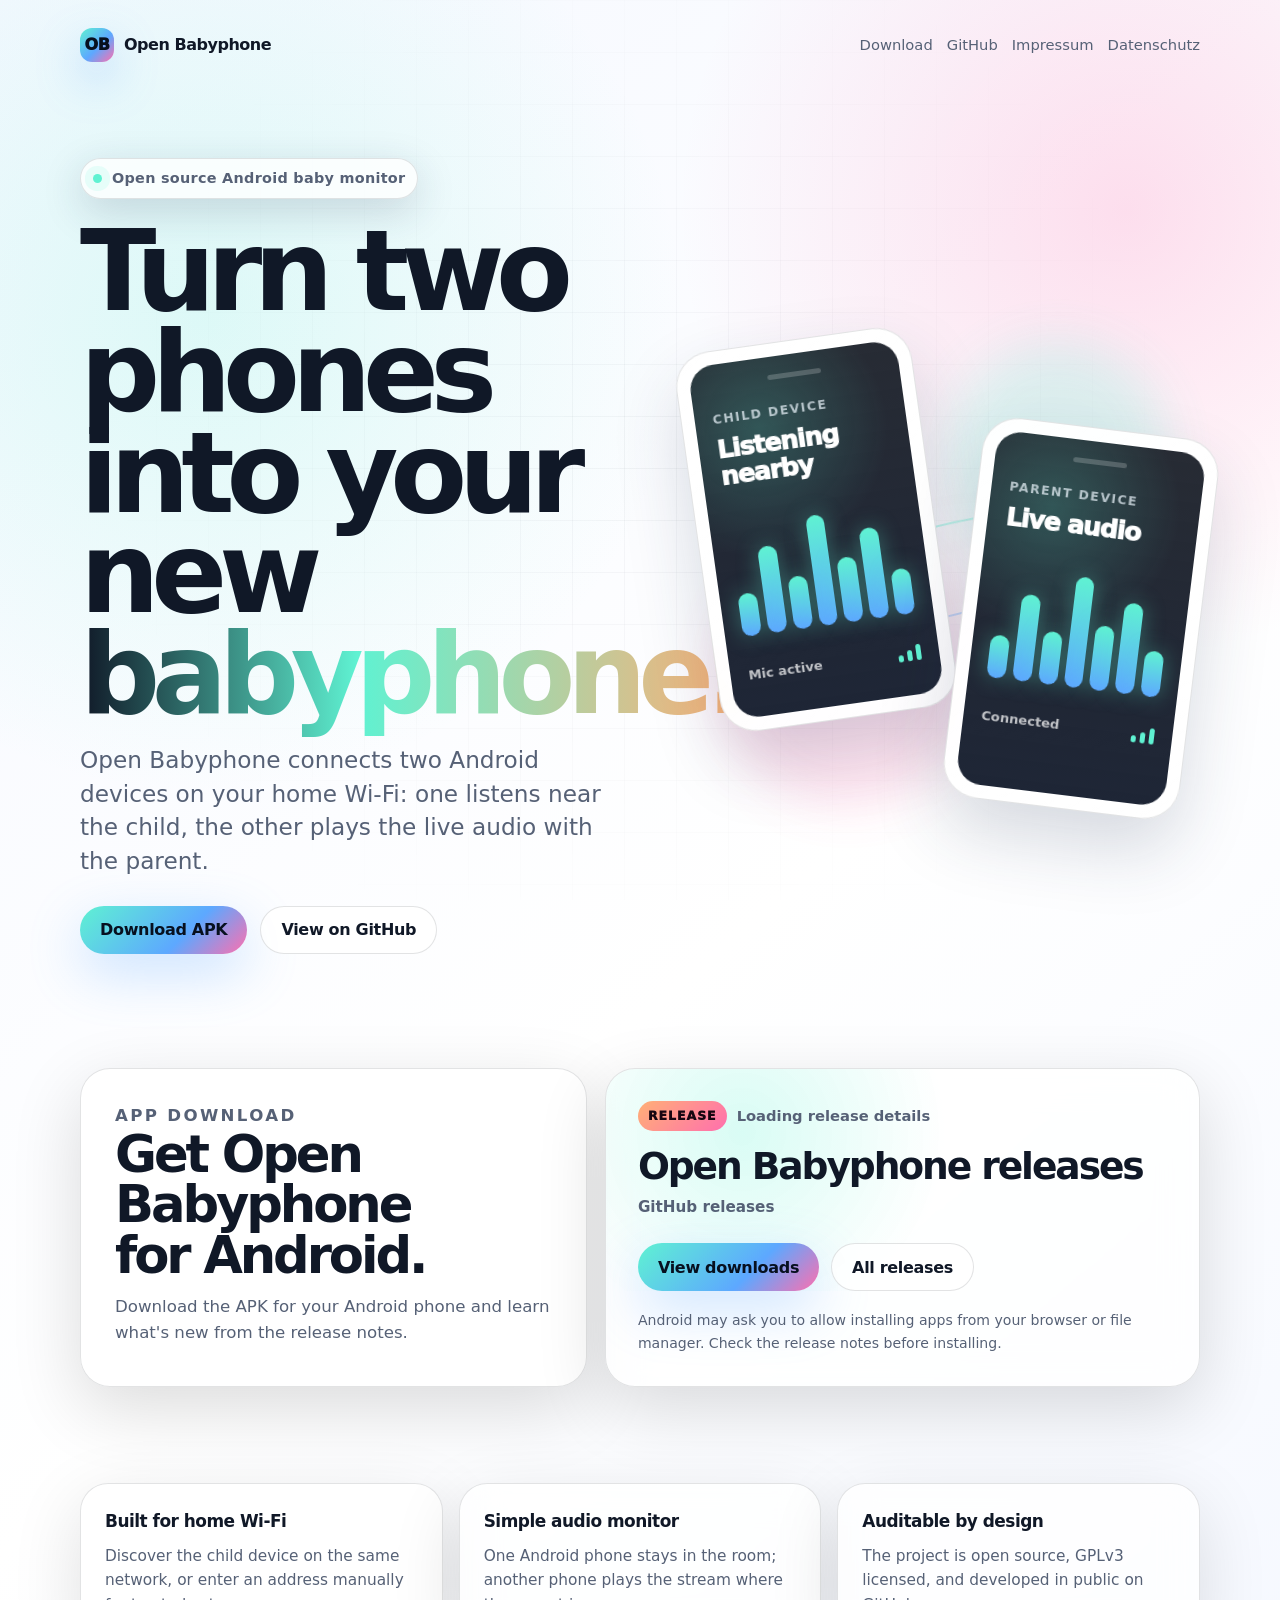
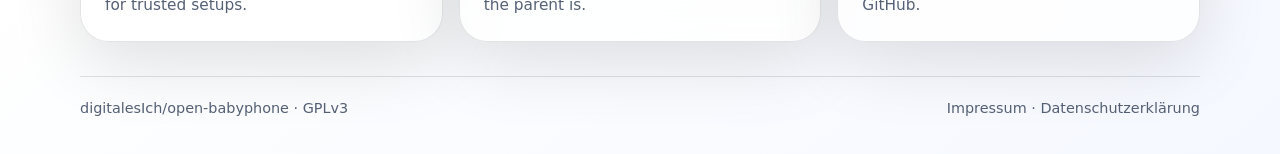
==== docs/index.html @ 45f1c421 "Simplify landing page actions" ====
<!DOCTYPE html>
<html lang="en">
<head>
  <meta charset="utf-8">
  <meta name="viewport" content="width=device-width, initial-scale=1">
  <title>Open Babyphone</title>
  <meta name="description" content="Open-source Android baby monitor for local home networks.">
  <style>
    :root {
      color-scheme: dark;
      --bg: #080b12;
      --bg-2: #101827;
      --fg: #f6f7fb;
      --muted: #a5b2c8;
      --line: rgba(255, 255, 255, 0.12);
      --panel: rgba(14, 20, 33, 0.76);
      --panel-strong: rgba(22, 32, 52, 0.9);
      --blue: #5da8ff;
      --cyan: #5ff2d2;
      --peach: #ffb076;
      --pink: #ff6fae;
      --shadow: rgba(0, 0, 0, 0.45);
    }

    @media (prefers-color-scheme: light) {
      :root {
        color-scheme: light;
        --bg: #f5f8ff;
        --bg-2: #ffffff;
        --fg: #101827;
        --muted: #566176;
        --line: rgba(16, 24, 39, 0.12);
        --panel: rgba(255, 255, 255, 0.78);
        --panel-strong: rgba(255, 255, 255, 0.94);
        --shadow: rgba(31, 50, 82, 0.18);
      }
    }

    * { box-sizing: border-box; }

    html,
    body {
      margin: 0;
      min-height: 100%;
    }

    body {
      background:
        radial-gradient(circle at 16% 18%, rgba(95, 242, 210, 0.18), transparent 30rem),
        radial-gradient(circle at 88% 12%, rgba(255, 111, 174, 0.22), transparent 28rem),
        linear-gradient(140deg, var(--bg), var(--bg-2) 55%, var(--bg));
      color: var(--fg);
      font: 16px/1.6 ui-sans-serif, system-ui, -apple-system, BlinkMacSystemFont, "Segoe UI", sans-serif;
      overflow-x: hidden;
    }

    body::before {
      content: "";
      position: fixed;
      inset: 0;
      pointer-events: none;
      background-image:
        linear-gradient(var(--line) 1px, transparent 1px),
        linear-gradient(90deg, var(--line) 1px, transparent 1px);
      background-size: 52px 52px;
      mask-image: radial-gradient(circle at center, black, transparent 72%);
      opacity: 0.34;
    }

    a { color: inherit; }

    .shell {
      width: min(1120px, calc(100% - 32px));
      margin: 0 auto;
      padding: 28px 0 34px;
      position: relative;
    }

    .nav {
      display: flex;
      align-items: center;
      justify-content: space-between;
      gap: 16px;
      margin-bottom: clamp(46px, 8vw, 96px);
    }

    .brand {
      display: inline-flex;
      align-items: center;
      gap: 10px;
      color: var(--fg);
      font-weight: 800;
      letter-spacing: -0.03em;
      text-decoration: none;
    }

    .mark {
      width: 34px;
      height: 34px;
      display: grid;
      place-items: center;
      border-radius: 12px;
      background: linear-gradient(135deg, var(--cyan), var(--blue) 55%, var(--pink));
      box-shadow: 0 18px 44px rgba(93, 168, 255, 0.34);
      color: #07101f;
      font-weight: 950;
    }

    .nav-links {
      display: flex;
      align-items: center;
      gap: 14px;
      color: var(--muted);
      font-size: 0.92rem;
    }

    .nav-links a {
      text-decoration: none;
    }

    .nav-links a:hover { color: var(--fg); }

    .hero {
      display: grid;
      grid-template-columns: minmax(0, 1.04fr) minmax(320px, 0.96fr);
      gap: clamp(28px, 6vw, 72px);
      align-items: center;
    }

    .eyebrow {
      display: inline-flex;
      align-items: center;
      gap: 10px;
      padding: 8px 12px;
      border: 1px solid var(--line);
      border-radius: 999px;
      background: var(--panel);
      box-shadow: 0 12px 40px var(--shadow);
      color: var(--muted);
      font-size: 0.9rem;
      font-weight: 700;
      letter-spacing: 0.02em;
    }

    .pulse-dot {
      width: 9px;
      height: 9px;
      border-radius: 999px;
      background: var(--cyan);
      box-shadow: 0 0 0 8px rgba(95, 242, 210, 0.12);
    }

    h1 {
      max-width: 720px;
      margin: 22px 0 18px;
      font-size: clamp(3.2rem, 9vw, 7rem);
      line-height: 0.9;
      letter-spacing: -0.075em;
      text-wrap: balance;
    }

    .gradient-text {
      background: linear-gradient(90deg, var(--fg), var(--cyan) 42%, var(--peach));
      -webkit-background-clip: text;
      background-clip: text;
      color: transparent;
    }

    .lead {
      max-width: 630px;
      color: var(--muted);
      font-size: clamp(1.12rem, 2.2vw, 1.45rem);
      line-height: 1.45;
      margin: 0 0 28px;
      text-wrap: pretty;
    }

    .actions {
      display: flex;
      flex-wrap: wrap;
      gap: 13px;
      align-items: center;
      margin-bottom: 28px;
    }

    .btn {
      display: inline-flex;
      align-items: center;
      justify-content: center;
      min-height: 48px;
      border-radius: 999px;
      padding: 0 20px;
      font-weight: 850;
      text-decoration: none;
      letter-spacing: -0.02em;
      transition: transform 0.18s ease, box-shadow 0.18s ease, border-color 0.18s ease;
    }

    .btn.primary {
      background: linear-gradient(135deg, var(--cyan), var(--blue) 62%, var(--pink));
      color: #07101f;
      box-shadow: 0 18px 54px rgba(93, 168, 255, 0.32);
    }

    .btn.secondary {
      border: 1px solid var(--line);
      background: var(--panel);
      color: var(--fg);
    }

    .btn:hover {
      transform: translateY(-2px);
      box-shadow: 0 18px 48px var(--shadow);
    }

    .visual {
      position: relative;
      min-height: 520px;
    }

    .visual::before,
    .visual::after {
      content: "";
      position: absolute;
      border-radius: 999px;
      filter: blur(24px);
      opacity: 0.75;
      z-index: -1;
    }

    .visual::before {
      width: 220px;
      height: 220px;
      right: 32px;
      top: 32px;
      background: rgba(95, 242, 210, 0.28);
    }

    .visual::after {
      width: 260px;
      height: 260px;
      left: 20px;
      bottom: 24px;
      background: rgba(255, 111, 174, 0.25);
    }

    .phone {
      position: absolute;
      width: min(238px, 48vw);
      border: 1px solid var(--line);
      border-radius: 36px;
      padding: 13px;
      background:
        linear-gradient(145deg, rgba(255, 255, 255, 0.16), rgba(255, 255, 255, 0.03)),
        var(--panel-strong);
      box-shadow: 0 32px 70px var(--shadow);
      backdrop-filter: blur(18px);
    }

    .phone.child {
      left: 0;
      top: 28px;
      transform: rotate(-8deg);
    }

    .phone.parent {
      right: 0;
      bottom: 20px;
      transform: rotate(7deg);
    }

    .screen {
      min-height: 355px;
      border-radius: 25px;
      padding: 18px;
      background:
        radial-gradient(circle at 30% 20%, rgba(95, 242, 210, 0.22), transparent 8rem),
        linear-gradient(180deg, rgba(9, 14, 24, 0.88), rgba(18, 26, 43, 0.95));
      overflow: hidden;
      position: relative;
    }

    .speaker {
      width: 54px;
      height: 5px;
      border-radius: 999px;
      margin: 0 auto 22px;
      background: rgba(255, 255, 255, 0.2);
    }

    .screen-label {
      color: #eff8ff;
      font-size: 0.78rem;
      font-weight: 850;
      letter-spacing: 0.12em;
      text-transform: uppercase;
      opacity: 0.7;
    }

    .screen-title {
      margin: 7px 0 18px;
      color: #ffffff;
      font-size: 1.6rem;
      line-height: 1.05;
      letter-spacing: -0.05em;
      font-weight: 950;
    }

    .waves {
      display: flex;
      align-items: end;
      gap: 7px;
      height: 120px;
      margin: 28px 0;
    }

    .waves span {
      flex: 1;
      min-width: 8px;
      border-radius: 999px;
      background: linear-gradient(180deg, var(--cyan), var(--blue));
      box-shadow: 0 0 22px rgba(95, 242, 210, 0.35);
      animation: wave 1.9s ease-in-out infinite;
    }

    .waves span:nth-child(1) { height: 36%; animation-delay: -0.4s; }
    .waves span:nth-child(2) { height: 72%; animation-delay: -1.1s; }
    .waves span:nth-child(3) { height: 44%; animation-delay: -0.7s; }
    .waves span:nth-child(4) { height: 92%; animation-delay: -1.4s; }
    .waves span:nth-child(5) { height: 54%; animation-delay: -0.2s; }
    .waves span:nth-child(6) { height: 76%; animation-delay: -1.7s; }
    .waves span:nth-child(7) { height: 38%; animation-delay: -0.9s; }

    .status-row {
      display: flex;
      align-items: center;
      justify-content: space-between;
      gap: 12px;
      color: rgba(255, 255, 255, 0.72);
      font-size: 0.82rem;
      font-weight: 750;
    }

    .signal {
      display: inline-flex;
      gap: 4px;
      align-items: end;
      height: 18px;
    }

    .signal span {
      display: block;
      width: 5px;
      border-radius: 999px;
      background: var(--cyan);
    }

    .signal span:nth-child(1) { height: 7px; }
    .signal span:nth-child(2) { height: 11px; }
    .signal span:nth-child(3) { height: 16px; }

    .link-beam {
      position: absolute;
      inset: 0;
      display: grid;
      place-items: center;
      pointer-events: none;
    }

    .link-beam span {
      width: min(330px, 60vw);
      height: 92px;
      border-top: 2px solid rgba(95, 242, 210, 0.38);
      border-bottom: 2px solid rgba(93, 168, 255, 0.32);
      border-radius: 50%;
      transform: rotate(-14deg);
      filter: drop-shadow(0 0 22px rgba(95, 242, 210, 0.25));
      animation: beam 3.2s ease-in-out infinite;
    }

    .feature-grid {
      display: grid;
      grid-template-columns: repeat(3, 1fr);
      gap: 16px;
      margin: clamp(50px, 8vw, 96px) 0 34px;
    }

    .feature {
      border: 1px solid var(--line);
      border-radius: 28px;
      padding: 24px;
      background: var(--panel);
      box-shadow: 0 20px 70px rgba(0, 0, 0, 0.12);
      backdrop-filter: blur(18px);
    }

    .feature strong {
      display: block;
      color: var(--fg);
      font-size: 1.06rem;
      margin-bottom: 8px;
      letter-spacing: -0.03em;
    }

    .feature p {
      margin: 0;
      color: var(--muted);
      font-size: 0.96rem;
    }

    .release {
      display: grid;
      grid-template-columns: minmax(0, 0.92fr) minmax(280px, 1.08fr);
      gap: 18px;
      align-items: stretch;
      margin: clamp(46px, 7vw, 86px) 0 0;
    }

    .release-copy,
    .release-card {
      border: 1px solid var(--line);
      border-radius: 30px;
      background: var(--panel);
      box-shadow: 0 22px 70px rgba(0, 0, 0, 0.14);
      backdrop-filter: blur(18px);
    }

    .release-copy {
      padding: clamp(24px, 4vw, 34px);
    }

    .section-kicker {
      margin: 0 0 10px;
      color: var(--cyan);
      font-size: 0.82rem;
      font-weight: 850;
      letter-spacing: 0.14em;
      text-transform: uppercase;
    }

    .release-copy h2 {
      margin: 0 0 14px;
      font-size: clamp(2rem, 4vw, 3.3rem);
      line-height: 0.98;
      letter-spacing: -0.06em;
      text-wrap: balance;
    }

    .release-copy p {
      margin: 0;
      color: var(--muted);
      font-size: 1.04rem;
      text-wrap: pretty;
    }

    .release-card {
      position: relative;
      overflow: hidden;
      padding: clamp(22px, 4vw, 32px);
    }

    .release-card::before {
      content: "";
      position: absolute;
      inset: -30% 34% 30% -20%;
      background: radial-gradient(circle, rgba(95, 242, 210, 0.24), transparent 68%);
      pointer-events: none;
    }

    .release-top {
      position: relative;
      display: flex;
      flex-wrap: wrap;
      align-items: center;
      gap: 10px;
      margin-bottom: 16px;
    }

    .release-badge {
      display: inline-flex;
      align-items: center;
      min-height: 30px;
      border-radius: 999px;
      padding: 0 10px;
      background: linear-gradient(135deg, var(--peach), var(--pink));
      color: #170611;
      font-size: 0.78rem;
      font-weight: 950;
      letter-spacing: 0.08em;
      text-transform: uppercase;
    }

    .release-date {
      color: var(--muted);
      font-size: 0.92rem;
      font-weight: 700;
    }

    .release-title {
      position: relative;
      margin: 0 0 8px;
      font-size: clamp(1.55rem, 3vw, 2.35rem);
      line-height: 1.05;
      letter-spacing: -0.055em;
    }

    .release-tag {
      position: relative;
      display: inline-flex;
      margin-bottom: 24px;
      color: var(--muted);
      font-size: 0.95rem;
      font-weight: 750;
    }

    .release-actions {
      position: relative;
      display: flex;
      flex-wrap: wrap;
      gap: 12px;
      align-items: center;
    }

    .release-note {
      position: relative;
      margin: 18px 0 0;
      color: var(--muted);
      font-size: 0.88rem;
    }

    footer {
      display: flex;
      flex-wrap: wrap;
      justify-content: space-between;
      gap: 14px;
      border-top: 1px solid var(--line);
      padding-top: 20px;
      color: var(--muted);
      font-size: 0.9rem;
    }

    footer p { margin: 0; }

    footer a {
      color: inherit;
      text-decoration: none;
    }

    footer a:hover { color: var(--fg); }

    @keyframes wave {
      0%, 100% { transform: scaleY(0.72); opacity: 0.68; }
      50% { transform: scaleY(1); opacity: 1; }
    }

    @keyframes beam {
      0%, 100% { opacity: 0.52; transform: rotate(-14deg) scale(0.96); }
      50% { opacity: 1; transform: rotate(-14deg) scale(1.04); }
    }

    @media (prefers-reduced-motion: reduce) {
      *, *::before, *::after {
        animation-duration: 0.001ms !important;
        animation-iteration-count: 1 !important;
        scroll-behavior: auto !important;
        transition: none !important;
      }
    }

    @media (max-width: 860px) {
      .nav {
        margin-bottom: 42px;
      }

      .hero {
        grid-template-columns: 1fr;
      }

      .visual {
        min-height: 470px;
        margin-top: 8px;
      }

      .feature-grid {
        grid-template-columns: 1fr;
      }

      .release {
        grid-template-columns: 1fr;
      }
    }

    @media (max-width: 560px) {
      .shell {
        width: min(100% - 22px, 1120px);
        padding-top: 18px;
      }

      .nav {
        align-items: flex-start;
      }

      .nav-links {
        flex-direction: column;
        align-items: flex-end;
        gap: 4px;
      }

      h1 {
        font-size: clamp(3.1rem, 18vw, 4.6rem);
      }

      .actions {
        align-items: stretch;
        flex-direction: column;
      }

      .btn {
        width: 100%;
      }

      .visual {
        min-height: 420px;
      }

      .phone {
        width: 196px;
      }

      .screen {
        min-height: 300px;
        padding: 15px;
      }

      .phone.parent {
        bottom: 0;
      }
    }
  </style>
</head>
<body>
  <div class="shell">
    <nav class="nav" aria-label="Primary">
      <a class="brand" href="index.html" aria-label="Open Babyphone home">
        <span class="mark" aria-hidden="true">OB</span>
        <span>Open Babyphone</span>
      </a>
      <div class="nav-links">
        <a href="#latest-release">Download</a>
        <a href="https://github.com/digitalesIch/open-babyphone">GitHub</a>
        <a href="impressum.html">Impressum</a>
        <a href="datenschutz.html">Datenschutz</a>
      </div>
    </nav>

    <main>
      <section class="hero" aria-labelledby="hero-title">
        <div>
          <div class="eyebrow"><span class="pulse-dot" aria-hidden="true"></span>Open source Android baby monitor</div>
          <h1 id="hero-title">Turn two phones into your new <span class="gradient-text">babyphone.</span></h1>
          <p class="lead">Open Babyphone connects two Android devices on your home Wi-Fi: one listens near the child, the other plays the live audio with the parent.</p>

          <div class="actions">
            <a class="btn primary" href="#latest-release">Download APK</a>
            <a class="btn secondary" href="https://github.com/digitalesIch/open-babyphone">View on GitHub</a>
          </div>
        </div>

        <div class="visual" aria-label="Two Android phones connected by live audio">
          <div class="link-beam" aria-hidden="true"><span></span></div>

          <div class="phone child" aria-hidden="true">
            <div class="screen">
              <div class="speaker"></div>
              <div class="screen-label">Child device</div>
              <div class="screen-title">Listening nearby</div>
              <div class="waves">
                <span></span><span></span><span></span><span></span><span></span><span></span><span></span>
              </div>
              <div class="status-row">
                <span>Mic active</span>
                <span class="signal"><span></span><span></span><span></span></span>
              </div>
            </div>
          </div>

          <div class="phone parent" aria-hidden="true">
            <div class="screen">
              <div class="speaker"></div>
              <div class="screen-label">Parent device</div>
              <div class="screen-title">Live audio</div>
              <div class="waves">
                <span></span><span></span><span></span><span></span><span></span><span></span><span></span>
              </div>
              <div class="status-row">
                <span>Connected</span>
                <span class="signal"><span></span><span></span><span></span></span>
              </div>
            </div>
          </div>
        </div>
      </section>

      <section class="release" id="latest-release" aria-labelledby="release-title">
        <div class="release-copy">
          <p class="section-kicker">App Download</p>
          <h2>Get Open Babyphone for Android.</h2>
          <p>Download the APK for your Android phone and learn what's new from the release notes.</p>
        </div>

        <article class="release-card" aria-live="polite">
          <div class="release-top">
            <span class="release-badge" id="release-badge">Release</span>
            <span class="release-date" id="release-date">Loading release details</span>
          </div>
          <h2 class="release-title" id="release-title">Open Babyphone releases</h2>
          <span class="release-tag" id="release-tag">GitHub releases</span>
          <div class="release-actions">
            <a class="btn primary" id="release-download" href="https://github.com/digitalesIch/open-babyphone/releases">View downloads</a>
            <a class="btn secondary" id="release-link" href="https://github.com/digitalesIch/open-babyphone/releases">All releases</a>
          </div>
          <p class="release-note">Android may ask you to allow installing apps from your browser or file manager. Check the release notes before installing.</p>
        </article>
      </section>

      <section class="feature-grid" aria-label="Highlights">
        <article class="feature">
          <strong>Built for home Wi-Fi</strong>
          <p>Discover the child device on the same network, or enter an address manually for trusted setups.</p>
        </article>
        <article class="feature">
          <strong>Simple audio monitor</strong>
          <p>One Android phone stays in the room; another phone plays the stream where the parent is.</p>
        </article>
        <article class="feature">
          <strong>Auditable by design</strong>
          <p>The project is open source, GPLv3 licensed, and developed in public on GitHub.</p>
        </article>
      </section>
    </main>

    <footer>
      <p><a href="https://github.com/digitalesIch/open-babyphone">digitalesIch/open-babyphone</a> &middot; GPLv3</p>
      <p><a href="impressum.html">Impressum</a> &middot; <a href="datenschutz.html">Datenschutzerkl&auml;rung</a></p>
    </footer>
  </div>
  <script>
    (() => {
      const fallbackRelease = {
        name: "Open Babyphone releases",
        tag_name: "GitHub releases",
        prerelease: null,
        published_at: null,
        html_url: "https://github.com/digitalesIch/open-babyphone/releases",
        assets: []
      };

      const releaseApiUrl = "https://api.github.com/repos/digitalesIch/open-babyphone/releases?per_page=10";
      const githubUrlPattern = /^https:\/\/github\.com\/digitalesIch\/open-babyphone\/releases(?:\/|$)/;

      const setText = (id, value) => {
        const element = document.getElementById(id);
        if (element) element.textContent = value;
      };

      const setHref = (id, value) => {
        const element = document.getElementById(id);
        if (element && githubUrlPattern.test(value)) element.href = value;
      };

      const formatDate = (value) => {
        try {
          return new Intl.DateTimeFormat("en", {
            year: "numeric",
            month: "short",
            day: "numeric"
          }).format(new Date(value));
        } catch (_) {
          return "Latest release";
        }
      };

      const renderRelease = (release) => {
        const apkAsset = release.assets?.find((asset) => asset.name.toLowerCase().endsWith(".apk"));
        const releaseUrl = release.html_url || fallbackRelease.html_url;
        const downloadUrl = apkAsset?.browser_download_url || releaseUrl;
        setText("release-badge", release.prerelease == null ? "Release" : release.prerelease ? "Preview" : "Stable");
        setText("release-date", release.published_at ? `Published ${formatDate(release.published_at)}` : "Loading release details");
        setText("release-title", release.name || release.tag_name || fallbackRelease.name);
        setText("release-tag", release.tag_name || fallbackRelease.tag_name);
        setText("release-download", apkAsset ? "Download APK" : "View downloads");
        setText("release-link", release.published_at ? "Release notes" : "All releases");
        setHref("release-download", downloadUrl);
        setHref("release-link", releaseUrl);
      };

      fetch(releaseApiUrl, { headers: { Accept: "application/vnd.github+json" } })
        .then((response) => (response.ok ? response.json() : Promise.reject()))
        .then((releases) => releases.find((release) => !release.draft) || fallbackRelease)
        .then(renderRelease)
        .catch(() => renderRelease(fallbackRelease));
    })();
  </script>
</body>
</html>
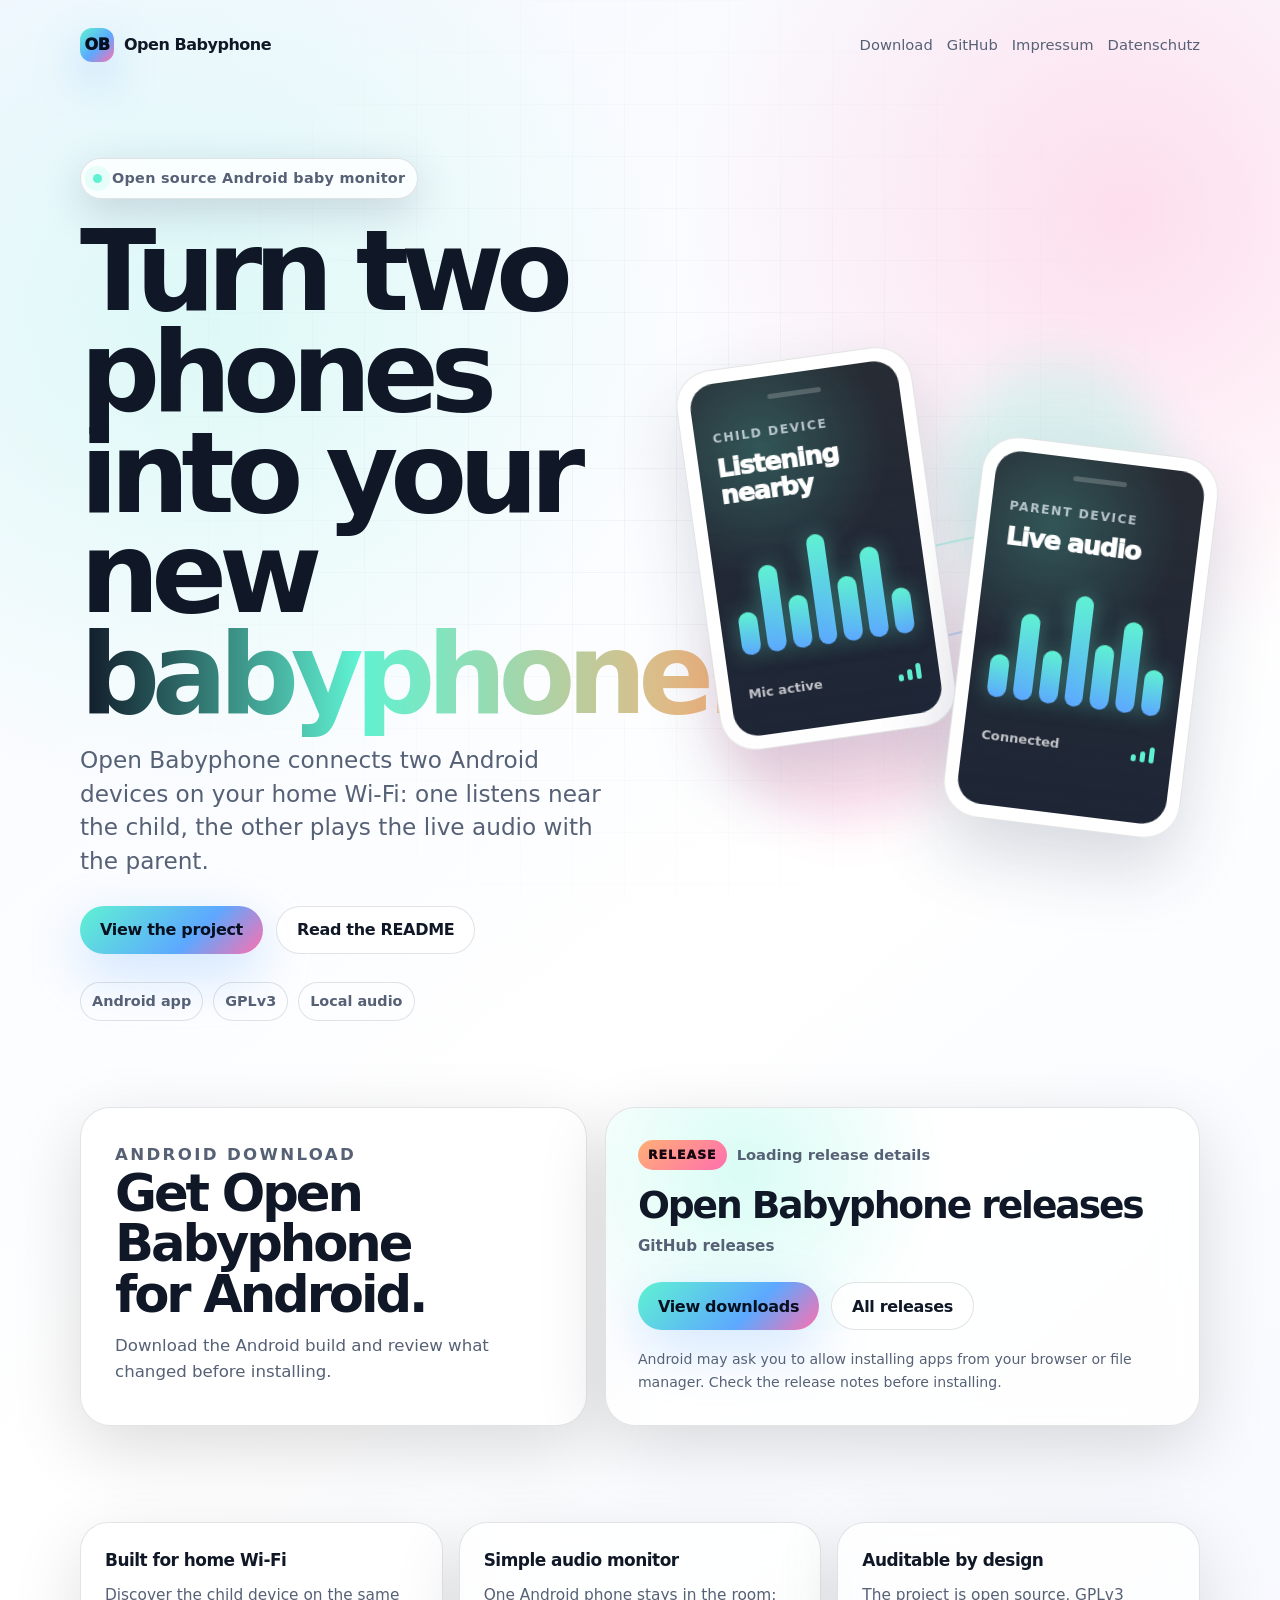
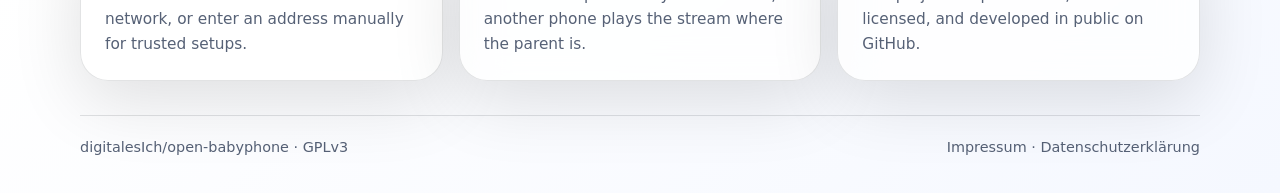
==== commit 08d4b2be: "Merge branch 'main' into fix/portrait-qr-scanner" ====
--- a/docs/index.html
+++ b/docs/index.html
@@ -213,6 +213,22 @@
       box-shadow: 0 18px 48px var(--shadow);
     }
 
+    .proof {
+      display: flex;
+      flex-wrap: wrap;
+      gap: 10px;
+    }
+
+    .pill {
+      border: 1px solid var(--line);
+      border-radius: 999px;
+      padding: 7px 11px;
+      background: rgba(255, 255, 255, 0.045);
+      color: var(--muted);
+      font-size: 0.9rem;
+      font-weight: 750;
+    }
+
     .visual {
       position: relative;
       min-height: 520px;
@@ -661,8 +677,14 @@
           <p class="lead">Open Babyphone connects two Android devices on your home Wi-Fi: one listens near the child, the other plays the live audio with the parent.</p>
 
           <div class="actions">
-            <a class="btn primary" href="#latest-release">Download APK</a>
-            <a class="btn secondary" href="https://github.com/digitalesIch/open-babyphone">View on GitHub</a>
+            <a class="btn primary" href="https://github.com/digitalesIch/open-babyphone">View the project</a>
+            <a class="btn secondary" href="https://github.com/digitalesIch/open-babyphone/blob/main/README.md">Read the README</a>
+          </div>
+
+          <div class="proof" aria-label="Project facts">
+            <span class="pill">Android app</span>
+            <span class="pill">GPLv3</span>
+            <span class="pill">Local audio</span>
           </div>
         </div>
 
@@ -703,9 +725,9 @@
 
       <section class="release" id="latest-release" aria-labelledby="release-title">
         <div class="release-copy">
-          <p class="section-kicker">App Download</p>
+          <p class="section-kicker">Android download</p>
           <h2>Get Open Babyphone for Android.</h2>
-          <p>Download the APK for your Android phone and learn what's new from the release notes.</p>
+          <p>Download the Android build and review what changed before installing.</p>
         </div>
 
         <article class="release-card" aria-live="polite">
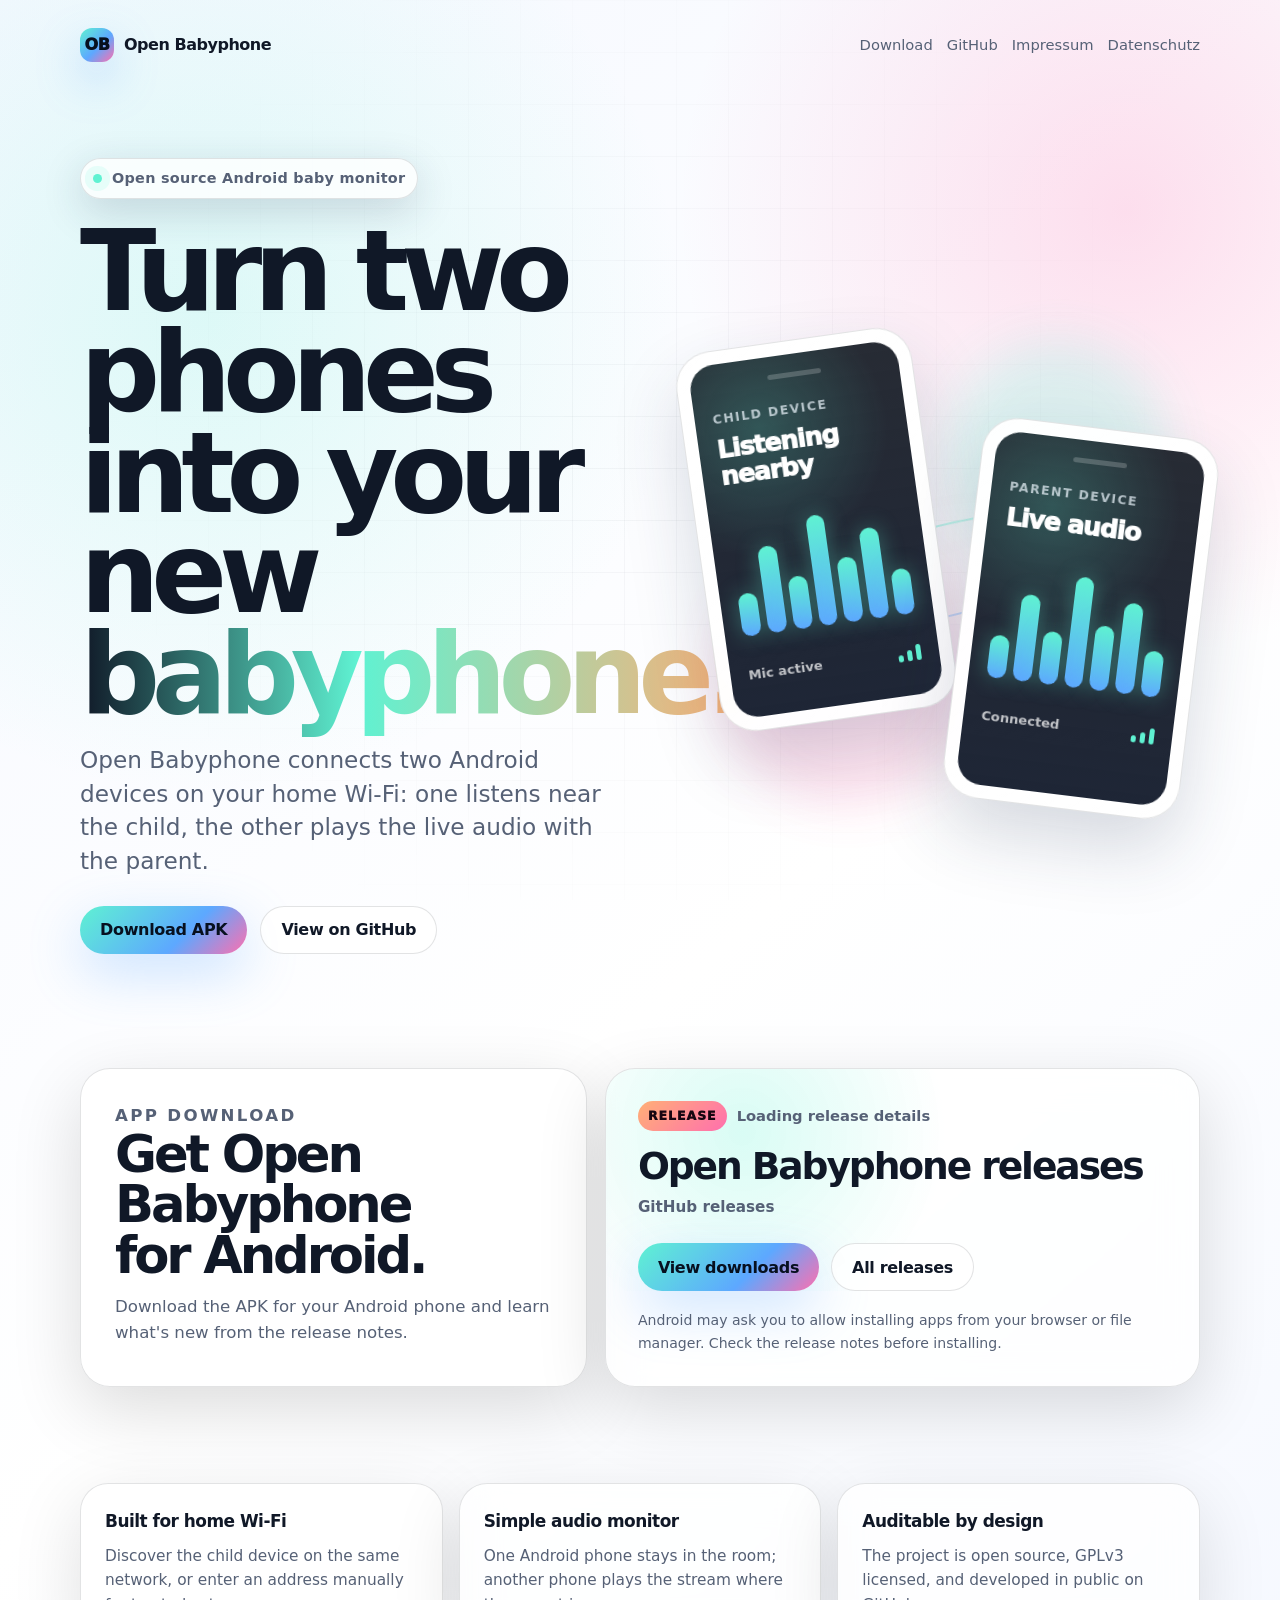
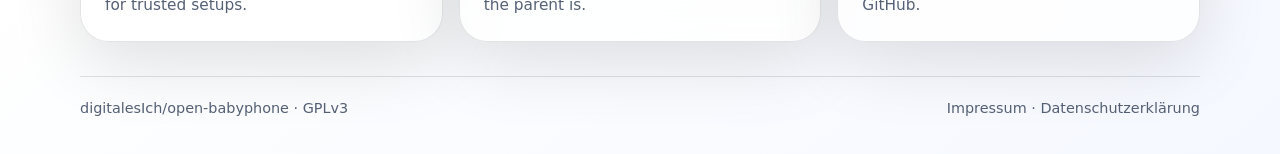
==== commit 360a2499: "Merge pull request #114 from digitalesIch/feature/simplify-website-actions Simplify landing page act" ====
--- a/docs/index.html
+++ b/docs/index.html
@@ -213,22 +213,6 @@
       box-shadow: 0 18px 48px var(--shadow);
     }
 
-    .proof {
-      display: flex;
-      flex-wrap: wrap;
-      gap: 10px;
-    }
-
-    .pill {
-      border: 1px solid var(--line);
-      border-radius: 999px;
-      padding: 7px 11px;
-      background: rgba(255, 255, 255, 0.045);
-      color: var(--muted);
-      font-size: 0.9rem;
-      font-weight: 750;
-    }
-
     .visual {
       position: relative;
       min-height: 520px;
@@ -677,14 +661,8 @@
           <p class="lead">Open Babyphone connects two Android devices on your home Wi-Fi: one listens near the child, the other plays the live audio with the parent.</p>
 
           <div class="actions">
-            <a class="btn primary" href="https://github.com/digitalesIch/open-babyphone">View the project</a>
-            <a class="btn secondary" href="https://github.com/digitalesIch/open-babyphone/blob/main/README.md">Read the README</a>
-          </div>
-
-          <div class="proof" aria-label="Project facts">
-            <span class="pill">Android app</span>
-            <span class="pill">GPLv3</span>
-            <span class="pill">Local audio</span>
+            <a class="btn primary" href="#latest-release">Download APK</a>
+            <a class="btn secondary" href="https://github.com/digitalesIch/open-babyphone">View on GitHub</a>
           </div>
         </div>
 
@@ -725,9 +703,9 @@
 
       <section class="release" id="latest-release" aria-labelledby="release-title">
         <div class="release-copy">
-          <p class="section-kicker">Android download</p>
+          <p class="section-kicker">App Download</p>
           <h2>Get Open Babyphone for Android.</h2>
-          <p>Download the Android build and review what changed before installing.</p>
+          <p>Download the APK for your Android phone and learn what's new from the release notes.</p>
         </div>
 
         <article class="release-card" aria-live="polite">
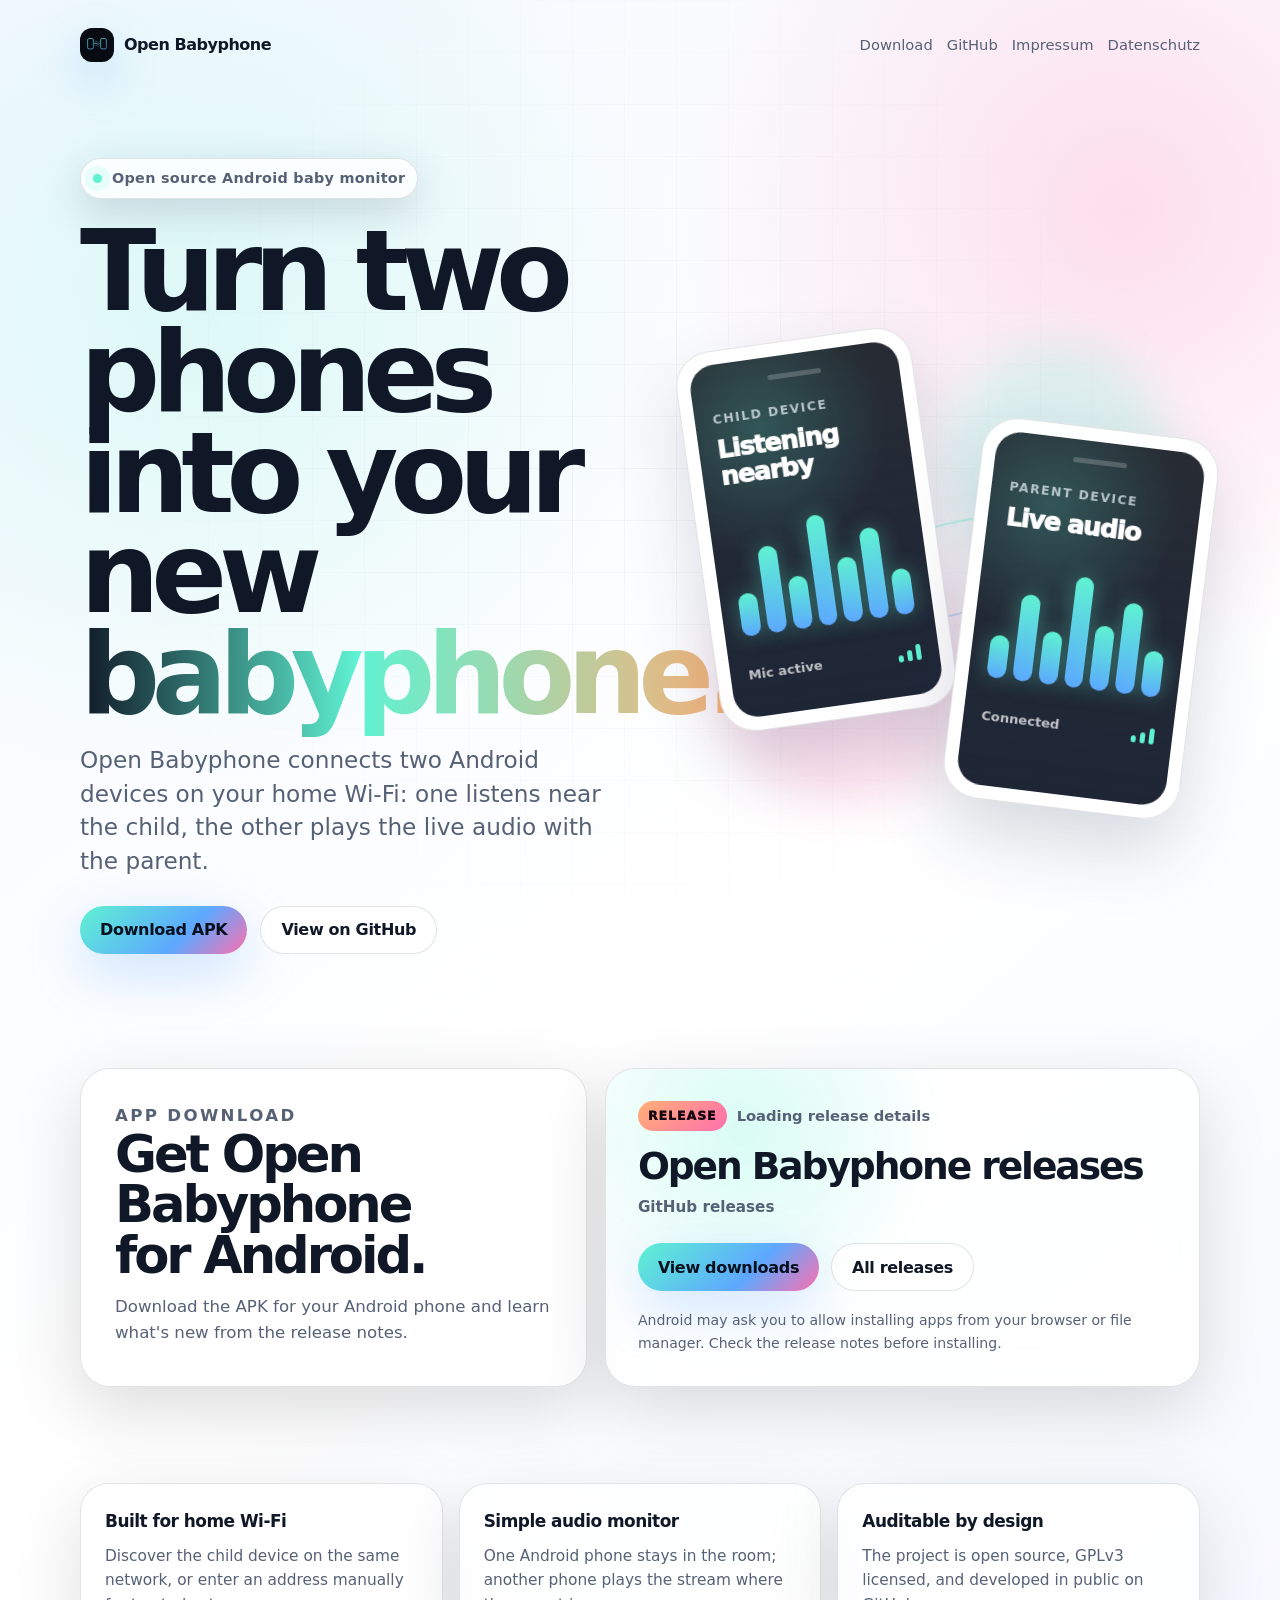
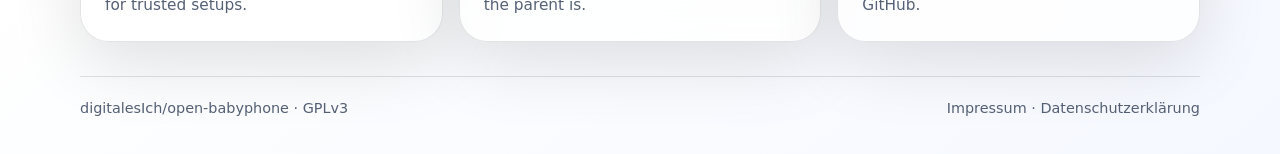
==== commit fc91b3a1: "Use paired-phones brand mark on website" ====
--- a/docs/index.html
+++ b/docs/index.html
@@ -5,6 +5,7 @@
   <meta name="viewport" content="width=device-width, initial-scale=1">
   <title>Open Babyphone</title>
   <meta name="description" content="Open-source Android baby monitor for local home networks.">
+  <link rel="icon" href="logo.svg" type="image/svg+xml">
   <style>
     :root {
       color-scheme: dark;
@@ -100,10 +101,15 @@
       display: grid;
       place-items: center;
       border-radius: 12px;
-      background: linear-gradient(135deg, var(--cyan), var(--blue) 55%, var(--pink));
+      background: #080b12;
       box-shadow: 0 18px 44px rgba(93, 168, 255, 0.34);
-      color: #07101f;
-      font-weight: 950;
+      overflow: hidden;
+    }
+
+    .mark-logo {
+      width: 26px;
+      height: 26px;
+      display: block;
     }
 
     .nav-links {
@@ -642,7 +648,7 @@
   <div class="shell">
     <nav class="nav" aria-label="Primary">
       <a class="brand" href="index.html" aria-label="Open Babyphone home">
-        <span class="mark" aria-hidden="true">OB</span>
+        <span class="mark" aria-hidden="true"><img class="mark-logo" src="logo.svg" alt=""></span>
         <span>Open Babyphone</span>
       </a>
       <div class="nav-links">
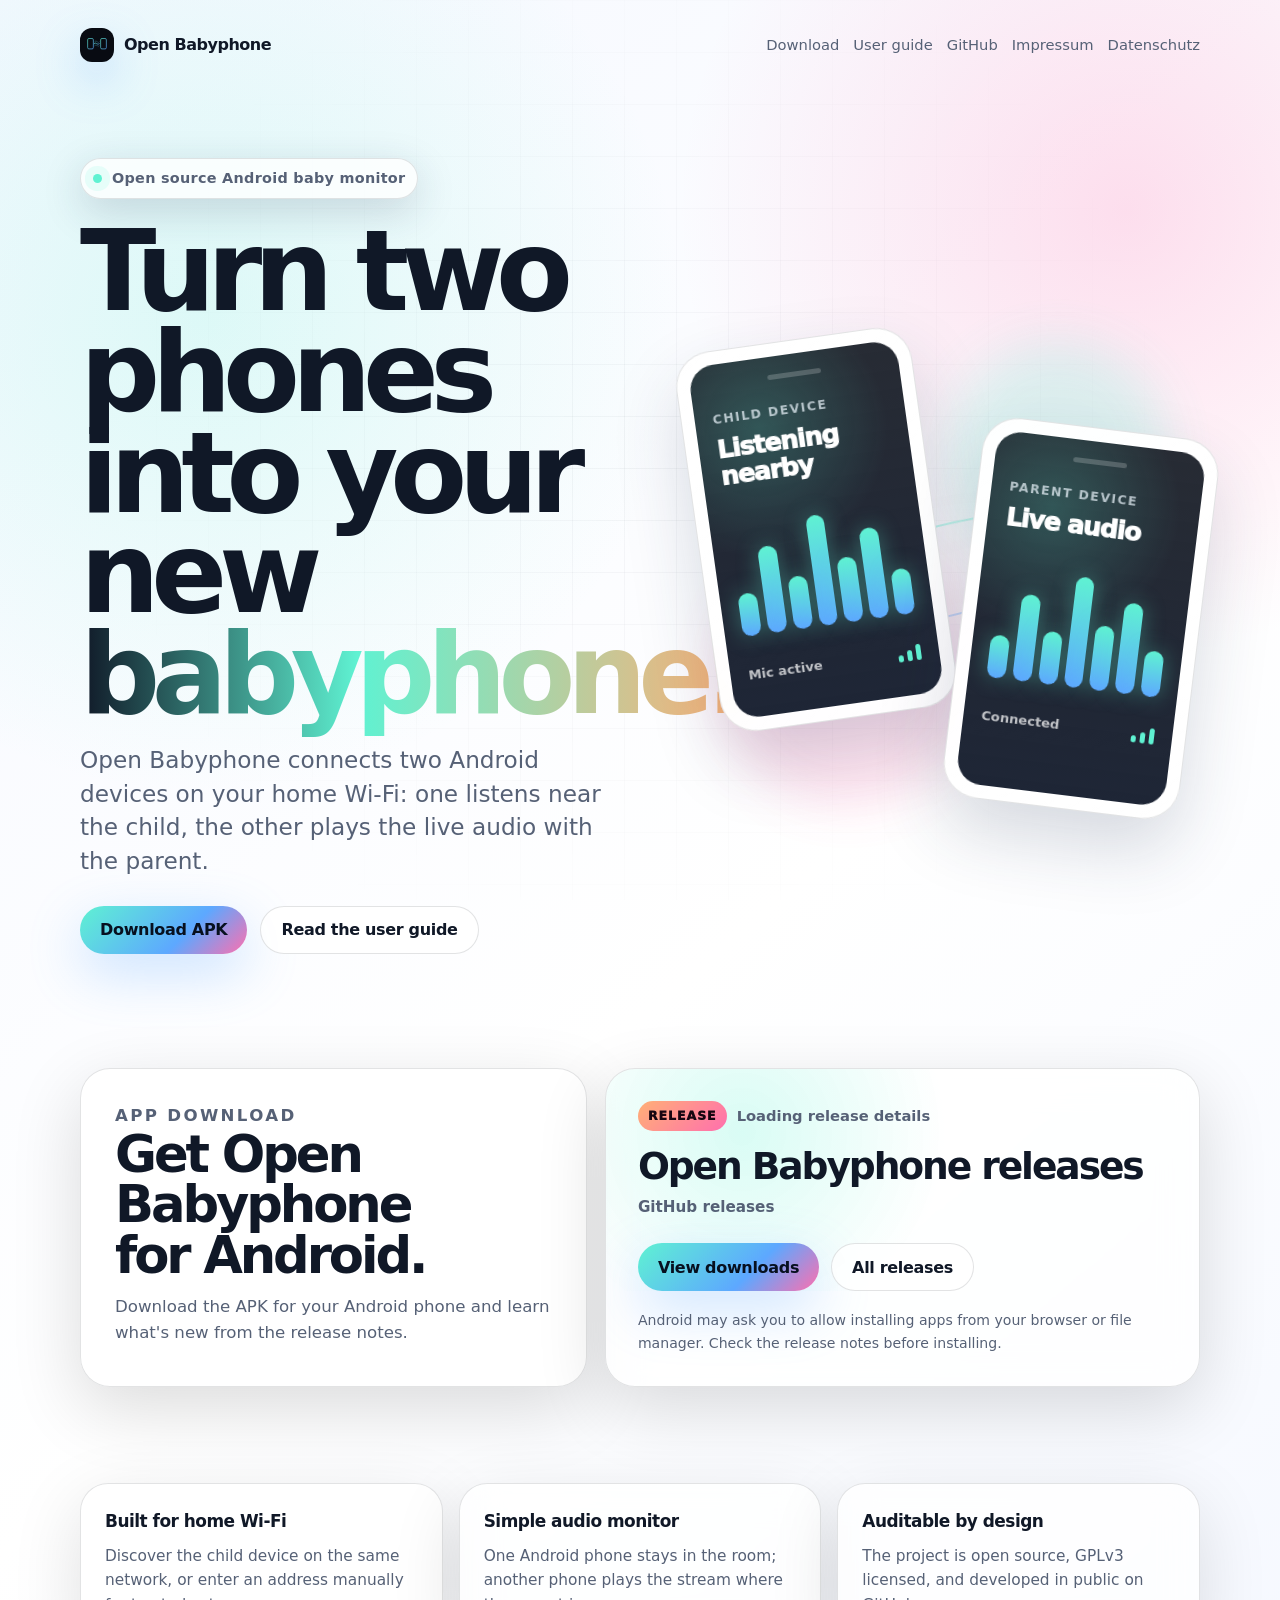
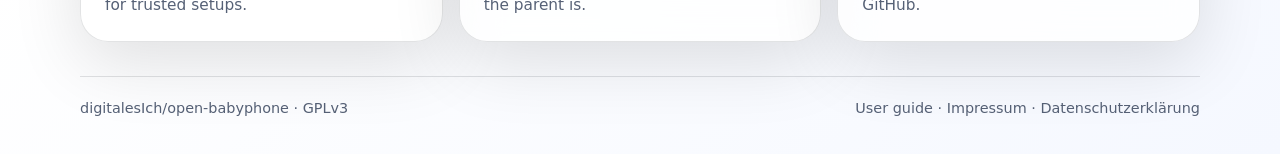
==== commit db4cfe3f: "Add MkDocs documentation site" ====
--- a/docs/index.html
+++ b/docs/index.html
@@ -4,8 +4,25 @@
   <meta charset="utf-8">
   <meta name="viewport" content="width=device-width, initial-scale=1">
   <title>Open Babyphone</title>
-  <meta name="description" content="Open-source Android baby monitor for local home networks.">
-  <link rel="icon" href="logo.svg" type="image/svg+xml">
+  <meta name="description" content="Open Babyphone connects two Android devices on your home Wi-Fi: one listens near the child, the other plays live audio with the parent.">
+  <meta name="author" content="Open Babyphone">
+  <link rel="canonical" href="https://openbabyphone.org/">
+  <meta property="og:title" content="Open Babyphone">
+  <meta property="og:description" content="Open Babyphone connects two Android devices on your home Wi-Fi: one listens near the child, the other plays live audio with the parent.">
+  <meta property="og:type" content="website">
+  <meta property="og:url" content="https://openbabyphone.org/">
+  <meta property="og:site_name" content="Open Babyphone">
+  <meta property="og:image" content="https://openbabyphone.org/og-image.png">
+  <meta property="og:image:type" content="image/png">
+  <meta property="og:image:width" content="1200">
+  <meta property="og:image:height" content="630">
+  <meta property="og:image:alt" content="Open Babyphone local audio monitoring preview.">
+  <meta name="twitter:card" content="summary_large_image">
+  <meta name="twitter:title" content="Open Babyphone">
+  <meta name="twitter:description" content="Open Babyphone connects two Android devices on your home Wi-Fi: one listens near the child, the other plays live audio with the parent.">
+  <meta name="twitter:image" content="https://openbabyphone.org/og-image.png">
+  <meta name="twitter:image:alt" content="Open Babyphone local audio monitoring preview.">
+  <link rel="icon" href="/logo.svg" type="image/svg+xml">
   <style>
     :root {
       color-scheme: dark;
@@ -653,6 +670,7 @@
       </a>
       <div class="nav-links">
         <a href="#latest-release">Download</a>
+        <a href="user-guide/">User guide</a>
         <a href="https://github.com/digitalesIch/open-babyphone">GitHub</a>
         <a href="impressum.html">Impressum</a>
         <a href="datenschutz.html">Datenschutz</a>
@@ -668,7 +686,7 @@
 
           <div class="actions">
             <a class="btn primary" href="#latest-release">Download APK</a>
-            <a class="btn secondary" href="https://github.com/digitalesIch/open-babyphone">View on GitHub</a>
+            <a class="btn secondary" href="user-guide/">Read the user guide</a>
           </div>
         </div>
 
@@ -747,7 +765,7 @@
 
     <footer>
       <p><a href="https://github.com/digitalesIch/open-babyphone">digitalesIch/open-babyphone</a> &middot; GPLv3</p>
-      <p><a href="impressum.html">Impressum</a> &middot; <a href="datenschutz.html">Datenschutzerkl&auml;rung</a></p>
+      <p><a href="user-guide/">User guide</a> &middot; <a href="impressum.html">Impressum</a> &middot; <a href="datenschutz.html">Datenschutzerkl&auml;rung</a></p>
     </footer>
   </div>
   <script>
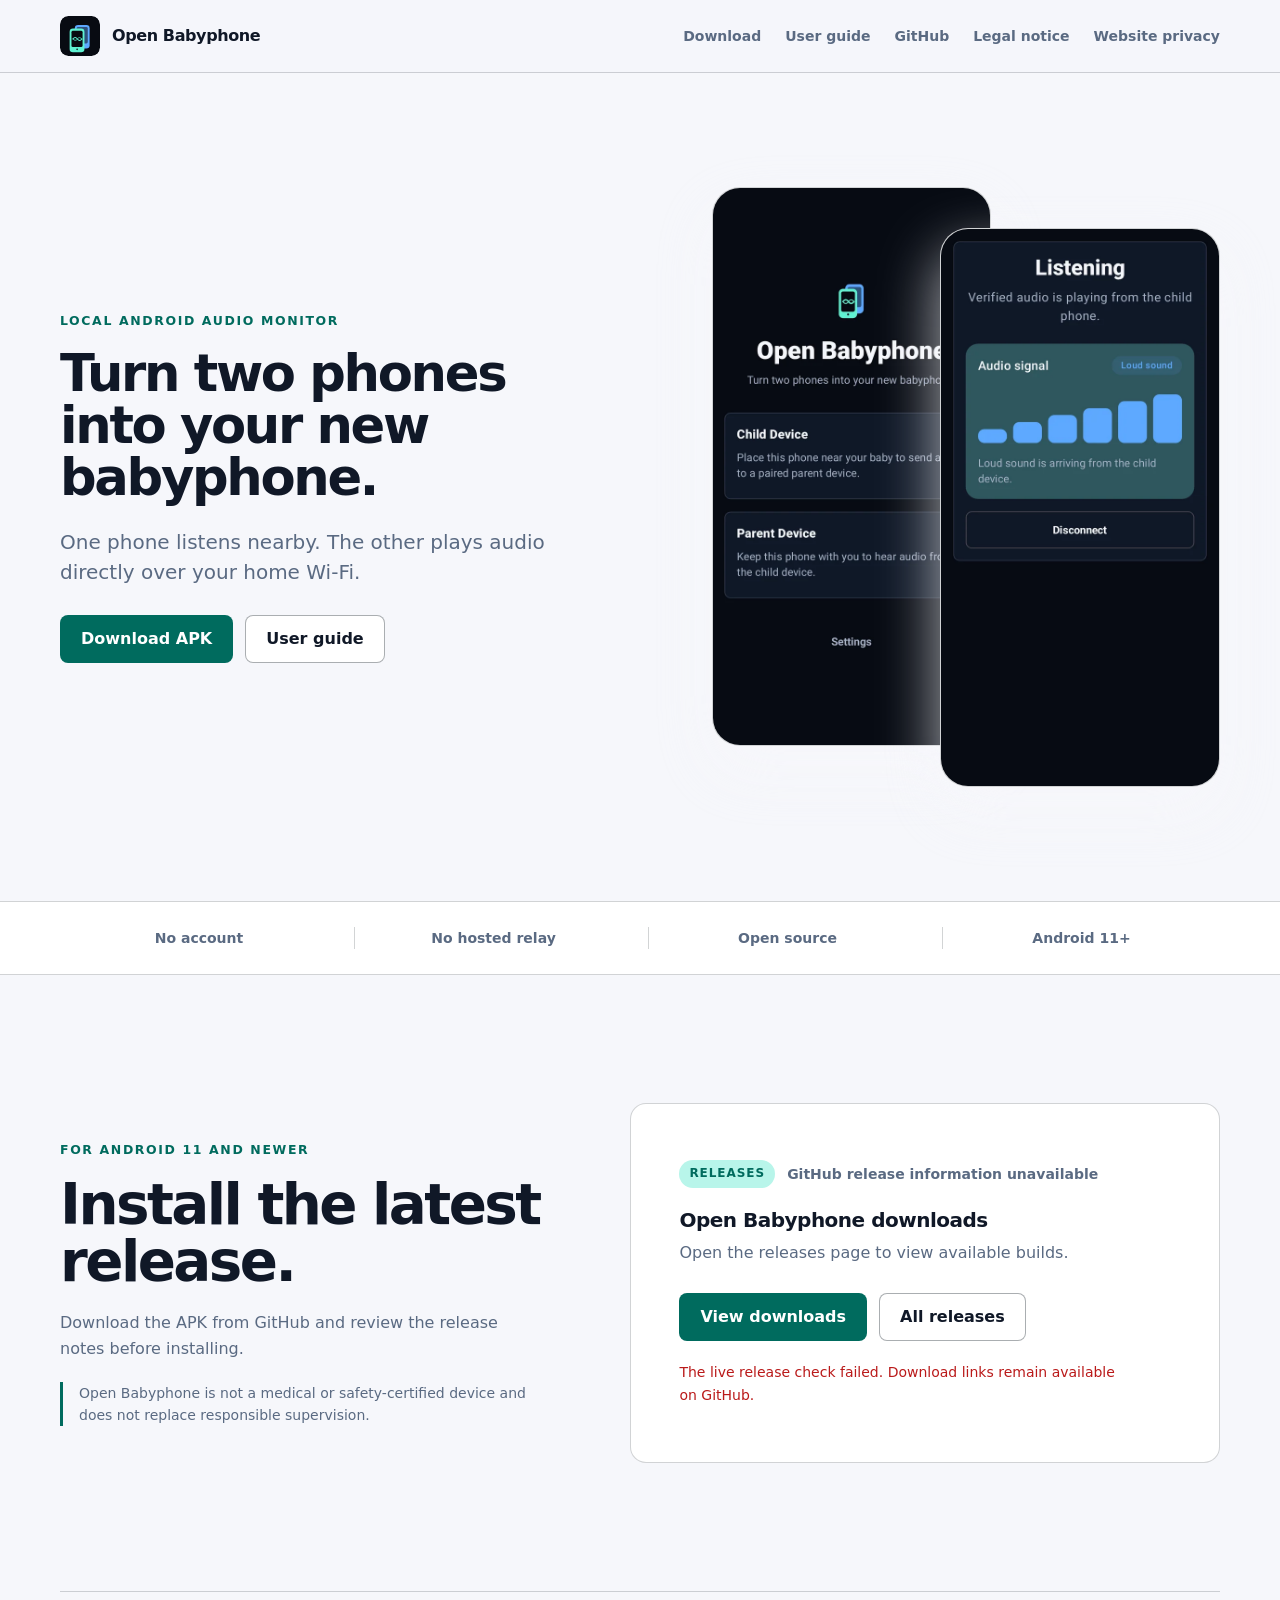
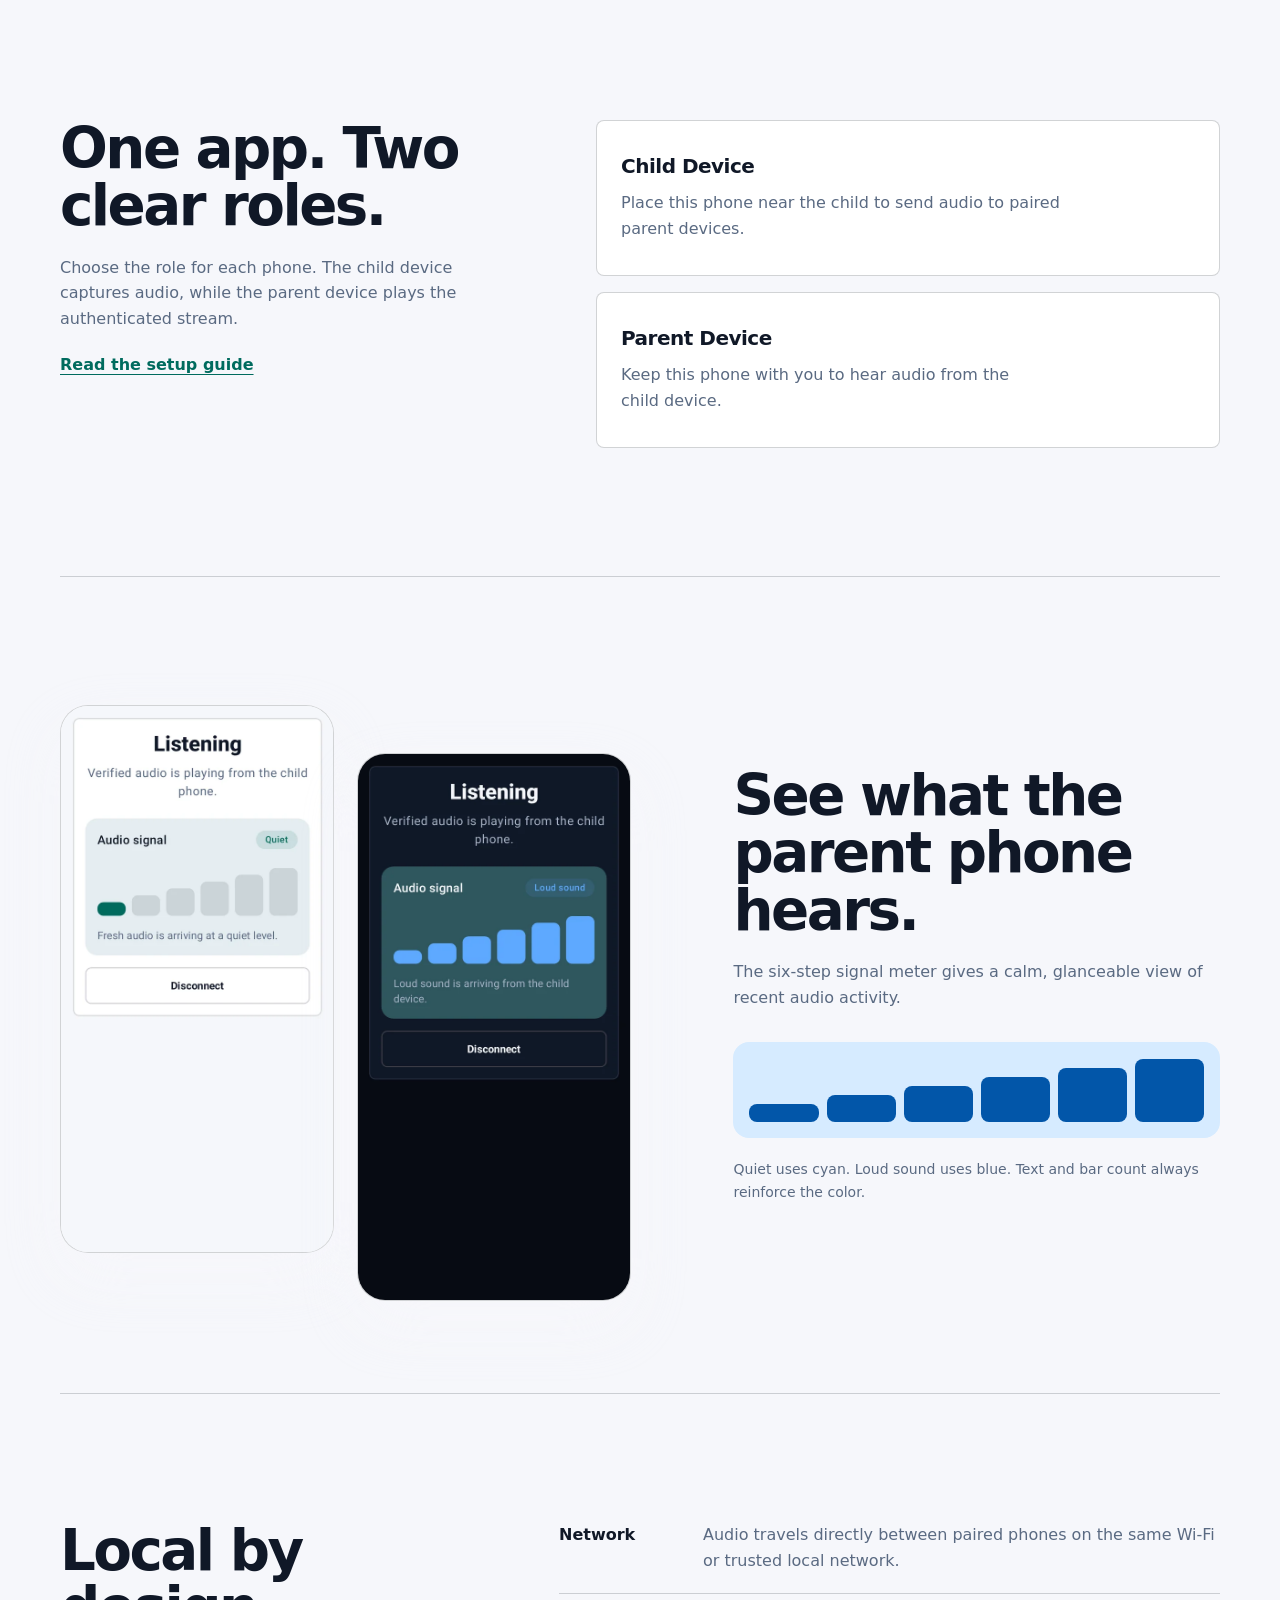
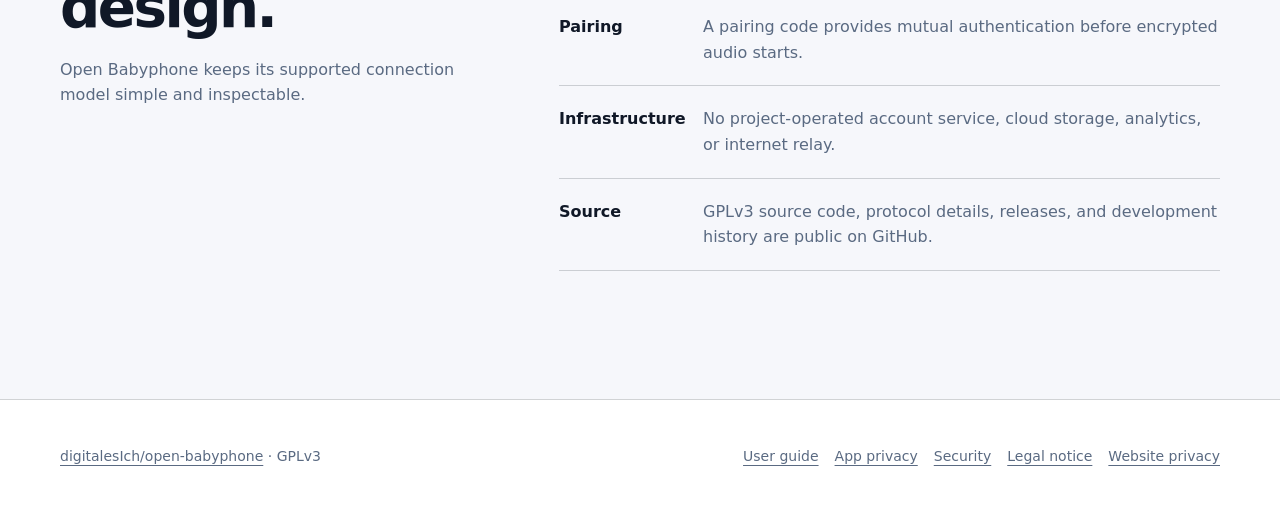
==== commit 3f08a2dc: "Align website with app design" ====
--- a/docs/index.html
+++ b/docs/index.html
@@ -3,12 +3,12 @@
 <head>
   <meta charset="utf-8">
   <meta name="viewport" content="width=device-width, initial-scale=1">
-  <title>Open Babyphone</title>
-  <meta name="description" content="Open Babyphone connects two Android devices on your home Wi-Fi: one listens near the child, the other plays live audio with the parent.">
+  <title>Open Babyphone - Local Android baby monitor</title>
+  <meta name="description" content="Turn two Android phones into a local audio baby monitor. No account, cloud service, or hosted relay required.">
   <meta name="author" content="Open Babyphone">
   <link rel="canonical" href="https://openbabyphone.org/">
   <meta property="og:title" content="Open Babyphone">
-  <meta property="og:description" content="Open Babyphone connects two Android devices on your home Wi-Fi: one listens near the child, the other plays live audio with the parent.">
+  <meta property="og:description" content="Turn two Android phones into a local audio baby monitor. No account, cloud service, or hosted relay required.">
   <meta property="og:type" content="website">
   <meta property="og:url" content="https://openbabyphone.org/">
   <meta property="og:site_name" content="Open Babyphone">
@@ -16,814 +16,200 @@
   <meta property="og:image:type" content="image/png">
   <meta property="og:image:width" content="1200">
   <meta property="og:image:height" content="630">
-  <meta property="og:image:alt" content="Open Babyphone local audio monitoring preview.">
+  <meta property="og:image:alt" content="Open Babyphone running on two Android phones over a local network.">
   <meta name="twitter:card" content="summary_large_image">
   <meta name="twitter:title" content="Open Babyphone">
-  <meta name="twitter:description" content="Open Babyphone connects two Android devices on your home Wi-Fi: one listens near the child, the other plays live audio with the parent.">
+  <meta name="twitter:description" content="Turn two Android phones into a local audio baby monitor. No account, cloud service, or hosted relay required.">
   <meta name="twitter:image" content="https://openbabyphone.org/og-image.png">
-  <meta name="twitter:image:alt" content="Open Babyphone local audio monitoring preview.">
+  <meta name="twitter:image:alt" content="Open Babyphone running on two Android phones over a local network.">
   <link rel="icon" href="/logo.svg" type="image/svg+xml">
-  <style>
-    :root {
-      color-scheme: dark;
-      --bg: #080b12;
-      --bg-2: #101827;
-      --fg: #f6f7fb;
-      --muted: #a5b2c8;
-      --line: rgba(255, 255, 255, 0.12);
-      --panel: rgba(14, 20, 33, 0.76);
-      --panel-strong: rgba(22, 32, 52, 0.9);
-      --blue: #5da8ff;
-      --cyan: #5ff2d2;
-      --peach: #ffb076;
-      --pink: #ff6fae;
-      --shadow: rgba(0, 0, 0, 0.45);
+  <link rel="stylesheet" href="stylesheets/site.css">
+  <script type="application/ld+json">
+    {
+      "@context": "https://schema.org",
+      "@type": "SoftwareApplication",
+      "name": "Open Babyphone",
+      "applicationCategory": "UtilitiesApplication",
+      "operatingSystem": "Android 11 or newer",
+      "url": "https://openbabyphone.org/",
+      "downloadUrl": "https://github.com/digitalesIch/open-babyphone/releases",
+      "softwareHelp": "https://openbabyphone.org/user-guide/",
+      "license": "https://www.gnu.org/licenses/gpl-3.0.html",
+      "isAccessibleForFree": true
     }
-
-    @media (prefers-color-scheme: light) {
-      :root {
-        color-scheme: light;
-        --bg: #f5f8ff;
-        --bg-2: #ffffff;
-        --fg: #101827;
-        --muted: #566176;
-        --line: rgba(16, 24, 39, 0.12);
-        --panel: rgba(255, 255, 255, 0.78);
-        --panel-strong: rgba(255, 255, 255, 0.94);
-        --shadow: rgba(31, 50, 82, 0.18);
-      }
-    }
-
-    * { box-sizing: border-box; }
-
-    html,
-    body {
-      margin: 0;
-      min-height: 100%;
-    }
-
-    body {
-      background:
-        radial-gradient(circle at 16% 18%, rgba(95, 242, 210, 0.18), transparent 30rem),
-        radial-gradient(circle at 88% 12%, rgba(255, 111, 174, 0.22), transparent 28rem),
-        linear-gradient(140deg, var(--bg), var(--bg-2) 55%, var(--bg));
-      color: var(--fg);
-      font: 16px/1.6 ui-sans-serif, system-ui, -apple-system, BlinkMacSystemFont, "Segoe UI", sans-serif;
-      overflow-x: hidden;
-    }
-
-    body::before {
-      content: "";
-      position: fixed;
-      inset: 0;
-      pointer-events: none;
-      background-image:
-        linear-gradient(var(--line) 1px, transparent 1px),
-        linear-gradient(90deg, var(--line) 1px, transparent 1px);
-      background-size: 52px 52px;
-      mask-image: radial-gradient(circle at center, black, transparent 72%);
-      opacity: 0.34;
-    }
-
-    a { color: inherit; }
-
-    .shell {
-      width: min(1120px, calc(100% - 32px));
-      margin: 0 auto;
-      padding: 28px 0 34px;
-      position: relative;
-    }
-
-    .nav {
-      display: flex;
-      align-items: center;
-      justify-content: space-between;
-      gap: 16px;
-      margin-bottom: clamp(46px, 8vw, 96px);
-    }
-
-    .brand {
-      display: inline-flex;
-      align-items: center;
-      gap: 10px;
-      color: var(--fg);
-      font-weight: 800;
-      letter-spacing: -0.03em;
-      text-decoration: none;
-    }
-
-    .mark {
-      width: 34px;
-      height: 34px;
-      display: grid;
-      place-items: center;
-      border-radius: 12px;
-      background: #080b12;
-      box-shadow: 0 18px 44px rgba(93, 168, 255, 0.34);
-      overflow: hidden;
-    }
-
-    .mark-logo {
-      width: 26px;
-      height: 26px;
-      display: block;
-    }
-
-    .nav-links {
-      display: flex;
-      align-items: center;
-      gap: 14px;
-      color: var(--muted);
-      font-size: 0.92rem;
-    }
-
-    .nav-links a {
-      text-decoration: none;
-    }
-
-    .nav-links a:hover { color: var(--fg); }
-
-    .hero {
-      display: grid;
-      grid-template-columns: minmax(0, 1.04fr) minmax(320px, 0.96fr);
-      gap: clamp(28px, 6vw, 72px);
-      align-items: center;
-    }
-
-    .eyebrow {
-      display: inline-flex;
-      align-items: center;
-      gap: 10px;
-      padding: 8px 12px;
-      border: 1px solid var(--line);
-      border-radius: 999px;
-      background: var(--panel);
-      box-shadow: 0 12px 40px var(--shadow);
-      color: var(--muted);
-      font-size: 0.9rem;
-      font-weight: 700;
-      letter-spacing: 0.02em;
-    }
-
-    .pulse-dot {
-      width: 9px;
-      height: 9px;
-      border-radius: 999px;
-      background: var(--cyan);
-      box-shadow: 0 0 0 8px rgba(95, 242, 210, 0.12);
-    }
-
-    h1 {
-      max-width: 720px;
-      margin: 22px 0 18px;
-      font-size: clamp(3.2rem, 9vw, 7rem);
-      line-height: 0.9;
-      letter-spacing: -0.075em;
-      text-wrap: balance;
-    }
-
-    .gradient-text {
-      background: linear-gradient(90deg, var(--fg), var(--cyan) 42%, var(--peach));
-      -webkit-background-clip: text;
-      background-clip: text;
-      color: transparent;
-    }
-
-    .lead {
-      max-width: 630px;
-      color: var(--muted);
-      font-size: clamp(1.12rem, 2.2vw, 1.45rem);
-      line-height: 1.45;
-      margin: 0 0 28px;
-      text-wrap: pretty;
-    }
-
-    .actions {
-      display: flex;
-      flex-wrap: wrap;
-      gap: 13px;
-      align-items: center;
-      margin-bottom: 28px;
-    }
-
-    .btn {
-      display: inline-flex;
-      align-items: center;
-      justify-content: center;
-      min-height: 48px;
-      border-radius: 999px;
-      padding: 0 20px;
-      font-weight: 850;
-      text-decoration: none;
-      letter-spacing: -0.02em;
-      transition: transform 0.18s ease, box-shadow 0.18s ease, border-color 0.18s ease;
-    }
-
-    .btn.primary {
-      background: linear-gradient(135deg, var(--cyan), var(--blue) 62%, var(--pink));
-      color: #07101f;
-      box-shadow: 0 18px 54px rgba(93, 168, 255, 0.32);
-    }
-
-    .btn.secondary {
-      border: 1px solid var(--line);
-      background: var(--panel);
-      color: var(--fg);
-    }
-
-    .btn:hover {
-      transform: translateY(-2px);
-      box-shadow: 0 18px 48px var(--shadow);
-    }
-
-    .visual {
-      position: relative;
-      min-height: 520px;
-    }
-
-    .visual::before,
-    .visual::after {
-      content: "";
-      position: absolute;
-      border-radius: 999px;
-      filter: blur(24px);
-      opacity: 0.75;
-      z-index: -1;
-    }
-
-    .visual::before {
-      width: 220px;
-      height: 220px;
-      right: 32px;
-      top: 32px;
-      background: rgba(95, 242, 210, 0.28);
-    }
-
-    .visual::after {
-      width: 260px;
-      height: 260px;
-      left: 20px;
-      bottom: 24px;
-      background: rgba(255, 111, 174, 0.25);
-    }
-
-    .phone {
-      position: absolute;
-      width: min(238px, 48vw);
-      border: 1px solid var(--line);
-      border-radius: 36px;
-      padding: 13px;
-      background:
-        linear-gradient(145deg, rgba(255, 255, 255, 0.16), rgba(255, 255, 255, 0.03)),
-        var(--panel-strong);
-      box-shadow: 0 32px 70px var(--shadow);
-      backdrop-filter: blur(18px);
-    }
-
-    .phone.child {
-      left: 0;
-      top: 28px;
-      transform: rotate(-8deg);
-    }
-
-    .phone.parent {
-      right: 0;
-      bottom: 20px;
-      transform: rotate(7deg);
-    }
-
-    .screen {
-      min-height: 355px;
-      border-radius: 25px;
-      padding: 18px;
-      background:
-        radial-gradient(circle at 30% 20%, rgba(95, 242, 210, 0.22), transparent 8rem),
-        linear-gradient(180deg, rgba(9, 14, 24, 0.88), rgba(18, 26, 43, 0.95));
-      overflow: hidden;
-      position: relative;
-    }
-
-    .speaker {
-      width: 54px;
-      height: 5px;
-      border-radius: 999px;
-      margin: 0 auto 22px;
-      background: rgba(255, 255, 255, 0.2);
-    }
-
-    .screen-label {
-      color: #eff8ff;
-      font-size: 0.78rem;
-      font-weight: 850;
-      letter-spacing: 0.12em;
-      text-transform: uppercase;
-      opacity: 0.7;
-    }
-
-    .screen-title {
-      margin: 7px 0 18px;
-      color: #ffffff;
-      font-size: 1.6rem;
-      line-height: 1.05;
-      letter-spacing: -0.05em;
-      font-weight: 950;
-    }
-
-    .waves {
-      display: flex;
-      align-items: end;
-      gap: 7px;
-      height: 120px;
-      margin: 28px 0;
-    }
-
-    .waves span {
-      flex: 1;
-      min-width: 8px;
-      border-radius: 999px;
-      background: linear-gradient(180deg, var(--cyan), var(--blue));
-      box-shadow: 0 0 22px rgba(95, 242, 210, 0.35);
-      animation: wave 1.9s ease-in-out infinite;
-    }
-
-    .waves span:nth-child(1) { height: 36%; animation-delay: -0.4s; }
-    .waves span:nth-child(2) { height: 72%; animation-delay: -1.1s; }
-    .waves span:nth-child(3) { height: 44%; animation-delay: -0.7s; }
-    .waves span:nth-child(4) { height: 92%; animation-delay: -1.4s; }
-    .waves span:nth-child(5) { height: 54%; animation-delay: -0.2s; }
-    .waves span:nth-child(6) { height: 76%; animation-delay: -1.7s; }
-    .waves span:nth-child(7) { height: 38%; animation-delay: -0.9s; }
-
-    .status-row {
-      display: flex;
-      align-items: center;
-      justify-content: space-between;
-      gap: 12px;
-      color: rgba(255, 255, 255, 0.72);
-      font-size: 0.82rem;
-      font-weight: 750;
-    }
-
-    .signal {
-      display: inline-flex;
-      gap: 4px;
-      align-items: end;
-      height: 18px;
-    }
-
-    .signal span {
-      display: block;
-      width: 5px;
-      border-radius: 999px;
-      background: var(--cyan);
-    }
-
-    .signal span:nth-child(1) { height: 7px; }
-    .signal span:nth-child(2) { height: 11px; }
-    .signal span:nth-child(3) { height: 16px; }
-
-    .link-beam {
-      position: absolute;
-      inset: 0;
-      display: grid;
-      place-items: center;
-      pointer-events: none;
-    }
-
-    .link-beam span {
-      width: min(330px, 60vw);
-      height: 92px;
-      border-top: 2px solid rgba(95, 242, 210, 0.38);
-      border-bottom: 2px solid rgba(93, 168, 255, 0.32);
-      border-radius: 50%;
-      transform: rotate(-14deg);
-      filter: drop-shadow(0 0 22px rgba(95, 242, 210, 0.25));
-      animation: beam 3.2s ease-in-out infinite;
-    }
-
-    .feature-grid {
-      display: grid;
-      grid-template-columns: repeat(3, 1fr);
-      gap: 16px;
-      margin: clamp(50px, 8vw, 96px) 0 34px;
-    }
-
-    .feature {
-      border: 1px solid var(--line);
-      border-radius: 28px;
-      padding: 24px;
-      background: var(--panel);
-      box-shadow: 0 20px 70px rgba(0, 0, 0, 0.12);
-      backdrop-filter: blur(18px);
-    }
-
-    .feature strong {
-      display: block;
-      color: var(--fg);
-      font-size: 1.06rem;
-      margin-bottom: 8px;
-      letter-spacing: -0.03em;
-    }
-
-    .feature p {
-      margin: 0;
-      color: var(--muted);
-      font-size: 0.96rem;
-    }
-
-    .release {
-      display: grid;
-      grid-template-columns: minmax(0, 0.92fr) minmax(280px, 1.08fr);
-      gap: 18px;
-      align-items: stretch;
-      margin: clamp(46px, 7vw, 86px) 0 0;
-    }
-
-    .release-copy,
-    .release-card {
-      border: 1px solid var(--line);
-      border-radius: 30px;
-      background: var(--panel);
-      box-shadow: 0 22px 70px rgba(0, 0, 0, 0.14);
-      backdrop-filter: blur(18px);
-    }
-
-    .release-copy {
-      padding: clamp(24px, 4vw, 34px);
-    }
-
-    .section-kicker {
-      margin: 0 0 10px;
-      color: var(--cyan);
-      font-size: 0.82rem;
-      font-weight: 850;
-      letter-spacing: 0.14em;
-      text-transform: uppercase;
-    }
-
-    .release-copy h2 {
-      margin: 0 0 14px;
-      font-size: clamp(2rem, 4vw, 3.3rem);
-      line-height: 0.98;
-      letter-spacing: -0.06em;
-      text-wrap: balance;
-    }
-
-    .release-copy p {
-      margin: 0;
-      color: var(--muted);
-      font-size: 1.04rem;
-      text-wrap: pretty;
-    }
-
-    .release-card {
-      position: relative;
-      overflow: hidden;
-      padding: clamp(22px, 4vw, 32px);
-    }
-
-    .release-card::before {
-      content: "";
-      position: absolute;
-      inset: -30% 34% 30% -20%;
-      background: radial-gradient(circle, rgba(95, 242, 210, 0.24), transparent 68%);
-      pointer-events: none;
-    }
-
-    .release-top {
-      position: relative;
-      display: flex;
-      flex-wrap: wrap;
-      align-items: center;
-      gap: 10px;
-      margin-bottom: 16px;
-    }
-
-    .release-badge {
-      display: inline-flex;
-      align-items: center;
-      min-height: 30px;
-      border-radius: 999px;
-      padding: 0 10px;
-      background: linear-gradient(135deg, var(--peach), var(--pink));
-      color: #170611;
-      font-size: 0.78rem;
-      font-weight: 950;
-      letter-spacing: 0.08em;
-      text-transform: uppercase;
-    }
-
-    .release-date {
-      color: var(--muted);
-      font-size: 0.92rem;
-      font-weight: 700;
-    }
-
-    .release-title {
-      position: relative;
-      margin: 0 0 8px;
-      font-size: clamp(1.55rem, 3vw, 2.35rem);
-      line-height: 1.05;
-      letter-spacing: -0.055em;
-    }
-
-    .release-tag {
-      position: relative;
-      display: inline-flex;
-      margin-bottom: 24px;
-      color: var(--muted);
-      font-size: 0.95rem;
-      font-weight: 750;
-    }
-
-    .release-actions {
-      position: relative;
-      display: flex;
-      flex-wrap: wrap;
-      gap: 12px;
-      align-items: center;
-    }
-
-    .release-note {
-      position: relative;
-      margin: 18px 0 0;
-      color: var(--muted);
-      font-size: 0.88rem;
-    }
-
-    footer {
-      display: flex;
-      flex-wrap: wrap;
-      justify-content: space-between;
-      gap: 14px;
-      border-top: 1px solid var(--line);
-      padding-top: 20px;
-      color: var(--muted);
-      font-size: 0.9rem;
-    }
-
-    footer p { margin: 0; }
-
-    footer a {
-      color: inherit;
-      text-decoration: none;
-    }
-
-    footer a:hover { color: var(--fg); }
-
-    @keyframes wave {
-      0%, 100% { transform: scaleY(0.72); opacity: 0.68; }
-      50% { transform: scaleY(1); opacity: 1; }
-    }
-
-    @keyframes beam {
-      0%, 100% { opacity: 0.52; transform: rotate(-14deg) scale(0.96); }
-      50% { opacity: 1; transform: rotate(-14deg) scale(1.04); }
-    }
-
-    @media (prefers-reduced-motion: reduce) {
-      *, *::before, *::after {
-        animation-duration: 0.001ms !important;
-        animation-iteration-count: 1 !important;
-        scroll-behavior: auto !important;
-        transition: none !important;
-      }
-    }
-
-    @media (max-width: 860px) {
-      .nav {
-        margin-bottom: 42px;
-      }
-
-      .hero {
-        grid-template-columns: 1fr;
-      }
-
-      .visual {
-        min-height: 470px;
-        margin-top: 8px;
-      }
-
-      .feature-grid {
-        grid-template-columns: 1fr;
-      }
-
-      .release {
-        grid-template-columns: 1fr;
-      }
-    }
-
-    @media (max-width: 560px) {
-      .shell {
-        width: min(100% - 22px, 1120px);
-        padding-top: 18px;
-      }
-
-      .nav {
-        align-items: flex-start;
-      }
-
-      .nav-links {
-        flex-direction: column;
-        align-items: flex-end;
-        gap: 4px;
-      }
-
-      h1 {
-        font-size: clamp(3.1rem, 18vw, 4.6rem);
-      }
-
-      .actions {
-        align-items: stretch;
-        flex-direction: column;
-      }
-
-      .btn {
-        width: 100%;
-      }
-
-      .visual {
-        min-height: 420px;
-      }
-
-      .phone {
-        width: 196px;
-      }
-
-      .screen {
-        min-height: 300px;
-        padding: 15px;
-      }
-
-      .phone.parent {
-        bottom: 0;
-      }
-    }
-  </style>
+  </script>
 </head>
 <body>
-  <div class="shell">
-    <nav class="nav" aria-label="Primary">
-      <a class="brand" href="index.html" aria-label="Open Babyphone home">
-        <span class="mark" aria-hidden="true"><img class="mark-logo" src="logo.svg" alt=""></span>
+  <a class="skip-link" href="#main-content">Skip to content</a>
+
+  <header class="site-header">
+    <nav class="site-nav shell" aria-label="Primary navigation">
+      <a class="brand" href="/" aria-label="Open Babyphone home">
+        <img src="logo.svg" width="40" height="40" alt="">
         <span>Open Babyphone</span>
       </a>
       <div class="nav-links">
-        <a href="#latest-release">Download</a>
+        <a href="#download">Download</a>
         <a href="user-guide/">User guide</a>
         <a href="https://github.com/digitalesIch/open-babyphone">GitHub</a>
-        <a href="impressum.html">Impressum</a>
-        <a href="datenschutz.html">Datenschutz</a>
+        <a href="impressum.html">Legal notice</a>
+        <a href="datenschutz.html">Website privacy</a>
       </div>
     </nav>
-
-    <main>
-      <section class="hero" aria-labelledby="hero-title">
-        <div>
-          <div class="eyebrow"><span class="pulse-dot" aria-hidden="true"></span>Open source Android baby monitor</div>
-          <h1 id="hero-title">Turn two phones into your new <span class="gradient-text">babyphone.</span></h1>
-          <p class="lead">Open Babyphone connects two Android devices on your home Wi-Fi: one listens near the child, the other plays the live audio with the parent.</p>
-
-          <div class="actions">
-            <a class="btn primary" href="#latest-release">Download APK</a>
-            <a class="btn secondary" href="user-guide/">Read the user guide</a>
-          </div>
-        </div>
-
-        <div class="visual" aria-label="Two Android phones connected by live audio">
-          <div class="link-beam" aria-hidden="true"><span></span></div>
-
-          <div class="phone child" aria-hidden="true">
-            <div class="screen">
-              <div class="speaker"></div>
-              <div class="screen-label">Child device</div>
-              <div class="screen-title">Listening nearby</div>
-              <div class="waves">
-                <span></span><span></span><span></span><span></span><span></span><span></span><span></span>
-              </div>
-              <div class="status-row">
-                <span>Mic active</span>
-                <span class="signal"><span></span><span></span><span></span></span>
-              </div>
-            </div>
-          </div>
-
-          <div class="phone parent" aria-hidden="true">
-            <div class="screen">
-              <div class="speaker"></div>
-              <div class="screen-label">Parent device</div>
-              <div class="screen-title">Live audio</div>
-              <div class="waves">
-                <span></span><span></span><span></span><span></span><span></span><span></span><span></span>
-              </div>
-              <div class="status-row">
-                <span>Connected</span>
-                <span class="signal"><span></span><span></span><span></span></span>
-              </div>
-            </div>
-          </div>
-        </div>
-      </section>
-
-      <section class="release" id="latest-release" aria-labelledby="release-title">
-        <div class="release-copy">
-          <p class="section-kicker">App Download</p>
-          <h2>Get Open Babyphone for Android.</h2>
-          <p>Download the APK for your Android phone and learn what's new from the release notes.</p>
-        </div>
-
-        <article class="release-card" aria-live="polite">
-          <div class="release-top">
-            <span class="release-badge" id="release-badge">Release</span>
-            <span class="release-date" id="release-date">Loading release details</span>
-          </div>
-          <h2 class="release-title" id="release-title">Open Babyphone releases</h2>
-          <span class="release-tag" id="release-tag">GitHub releases</span>
-          <div class="release-actions">
-            <a class="btn primary" id="release-download" href="https://github.com/digitalesIch/open-babyphone/releases">View downloads</a>
-            <a class="btn secondary" id="release-link" href="https://github.com/digitalesIch/open-babyphone/releases">All releases</a>
-          </div>
-          <p class="release-note">Android may ask you to allow installing apps from your browser or file manager. Check the release notes before installing.</p>
+  </header>
+
+  <main id="main-content">
+    <section class="hero shell" aria-labelledby="hero-title">
+      <div class="hero-copy">
+        <p class="eyebrow">Local Android audio monitor</p>
+        <h1 id="hero-title">Turn two phones into your new babyphone.</h1>
+        <p class="hero-lead">One phone listens nearby. The other plays audio directly over your home Wi-Fi.</p>
+        <div class="hero-actions">
+          <a class="button button-primary" href="#download">Download APK</a>
+          <a class="button button-secondary" href="user-guide/">User guide</a>
+        </div>
+      </div>
+
+      <div class="hero-visual">
+        <figure class="device-frame device-frame-primary">
+          <img
+            src="assets/app/role-chooser-dark.webp"
+            width="600"
+            height="1200"
+            alt="Open Babyphone role chooser in dark mode with Child Device and Parent Device options"
+            fetchpriority="high">
+        </figure>
+        <figure class="device-frame device-frame-secondary">
+          <img
+            src="assets/app/listening-loud-dark.webp"
+            width="600"
+            height="1200"
+            alt="Open Babyphone listening screen showing a loud audio signal"
+            fetchpriority="high">
+        </figure>
+      </div>
+    </section>
+
+    <section class="trust-strip" aria-label="Product principles">
+      <div class="shell trust-items">
+        <span>No account</span>
+        <span>No hosted relay</span>
+        <span>Open source</span>
+        <span>Android 11+</span>
+      </div>
+    </section>
+
+    <section class="download-section shell" id="download" aria-labelledby="download-title">
+      <div class="section-copy">
+        <p class="eyebrow">For Android 11 and newer</p>
+        <h2 id="download-title">Install the latest release.</h2>
+        <p>Download the APK from GitHub and review the release notes before installing.</p>
+        <p class="safety-note">Open Babyphone is not a medical or safety-certified device and does not replace responsible supervision.</p>
+      </div>
+
+      <article class="release-card" id="release-card" aria-live="polite" aria-busy="true">
+        <div class="release-meta">
+          <span class="release-badge" id="release-badge">Release</span>
+          <span class="release-date" id="release-date">Loading release information</span>
+        </div>
+        <h3 id="release-title">Open Babyphone releases</h3>
+        <p class="release-tag" id="release-tag">GitHub releases</p>
+        <div class="release-actions">
+          <a class="button button-primary" id="release-download" href="https://github.com/digitalesIch/open-babyphone/releases">View downloads</a>
+          <a class="button button-secondary" id="release-link" href="https://github.com/digitalesIch/open-babyphone/releases">All releases</a>
+        </div>
+        <p class="release-status" id="release-status">Checking GitHub for the latest published build.</p>
+      </article>
+    </section>
+
+    <section class="roles-section shell" aria-labelledby="roles-title">
+      <div class="roles-copy">
+        <h2 id="roles-title">One app. Two clear roles.</h2>
+        <p>Choose the role for each phone. The child device captures audio, while the parent device plays the authenticated stream.</p>
+        <a class="text-link" href="user-guide/#first-time-setup">Read the setup guide</a>
+      </div>
+
+      <div class="role-list">
+        <article class="role-card">
+          <h3>Child Device</h3>
+          <p>Place this phone near the child to send audio to paired parent devices.</p>
         </article>
-      </section>
-
-      <section class="feature-grid" aria-label="Highlights">
-        <article class="feature">
-          <strong>Built for home Wi-Fi</strong>
-          <p>Discover the child device on the same network, or enter an address manually for trusted setups.</p>
+        <article class="role-card">
+          <h3>Parent Device</h3>
+          <p>Keep this phone with you to hear audio from the child device.</p>
         </article>
-        <article class="feature">
-          <strong>Simple audio monitor</strong>
-          <p>One Android phone stays in the room; another phone plays the stream where the parent is.</p>
-        </article>
-        <article class="feature">
-          <strong>Auditable by design</strong>
-          <p>The project is open source, GPLv3 licensed, and developed in public on GitHub.</p>
-        </article>
-      </section>
-    </main>
-
-    <footer>
-      <p><a href="https://github.com/digitalesIch/open-babyphone">digitalesIch/open-babyphone</a> &middot; GPLv3</p>
-      <p><a href="user-guide/">User guide</a> &middot; <a href="impressum.html">Impressum</a> &middot; <a href="datenschutz.html">Datenschutzerkl&auml;rung</a></p>
-    </footer>
-  </div>
-  <script>
-    (() => {
-      const fallbackRelease = {
-        name: "Open Babyphone releases",
-        tag_name: "GitHub releases",
-        prerelease: null,
-        published_at: null,
-        html_url: "https://github.com/digitalesIch/open-babyphone/releases",
-        assets: []
-      };
-
-      const releaseApiUrl = "https://api.github.com/repos/digitalesIch/open-babyphone/releases?per_page=10";
-      const githubUrlPattern = /^https:\/\/github\.com\/digitalesIch\/open-babyphone\/releases(?:\/|$)/;
-
-      const setText = (id, value) => {
-        const element = document.getElementById(id);
-        if (element) element.textContent = value;
-      };
-
-      const setHref = (id, value) => {
-        const element = document.getElementById(id);
-        if (element && githubUrlPattern.test(value)) element.href = value;
-      };
-
-      const formatDate = (value) => {
-        try {
-          return new Intl.DateTimeFormat("en", {
-            year: "numeric",
-            month: "short",
-            day: "numeric"
-          }).format(new Date(value));
-        } catch (_) {
-          return "Latest release";
-        }
-      };
-
-      const renderRelease = (release) => {
-        const apkAsset = release.assets?.find((asset) => asset.name.toLowerCase().endsWith(".apk"));
-        const releaseUrl = release.html_url || fallbackRelease.html_url;
-        const downloadUrl = apkAsset?.browser_download_url || releaseUrl;
-        setText("release-badge", release.prerelease == null ? "Release" : release.prerelease ? "Preview" : "Stable");
-        setText("release-date", release.published_at ? `Published ${formatDate(release.published_at)}` : "Loading release details");
-        setText("release-title", release.name || release.tag_name || fallbackRelease.name);
-        setText("release-tag", release.tag_name || fallbackRelease.tag_name);
-        setText("release-download", apkAsset ? "Download APK" : "View downloads");
-        setText("release-link", release.published_at ? "Release notes" : "All releases");
-        setHref("release-download", downloadUrl);
-        setHref("release-link", releaseUrl);
-      };
-
-      fetch(releaseApiUrl, { headers: { Accept: "application/vnd.github+json" } })
-        .then((response) => (response.ok ? response.json() : Promise.reject()))
-        .then((releases) => releases.find((release) => !release.draft) || fallbackRelease)
-        .then(renderRelease)
-        .catch(() => renderRelease(fallbackRelease));
-    })();
-  </script>
+      </div>
+    </section>
+
+    <section class="signal-section shell" aria-labelledby="signal-title">
+      <div class="signal-images">
+        <figure class="signal-phone signal-phone-light">
+          <img
+            src="assets/app/listening-quiet-light.webp"
+            width="600"
+            height="1200"
+            loading="lazy"
+            alt="Listening screen in light mode showing a quiet audio signal">
+        </figure>
+        <figure class="signal-phone signal-phone-dark">
+          <img
+            src="assets/app/listening-loud-dark.webp"
+            width="600"
+            height="1200"
+            loading="lazy"
+            alt="Listening screen in dark mode showing all six audio signal bars filled">
+        </figure>
+      </div>
+
+      <div class="signal-copy">
+        <h2 id="signal-title">See what the parent phone hears.</h2>
+        <p>The six-step signal meter gives a calm, glanceable view of recent audio activity.</p>
+        <div class="mini-signal" role="img" aria-label="Six ascending bars showing a detected audio signal">
+          <span></span><span></span><span></span><span></span><span></span><span></span>
+        </div>
+        <p class="signal-caption">Quiet uses cyan. Loud sound uses blue. Text and bar count always reinforce the color.</p>
+      </div>
+    </section>
+
+    <section class="facts-section shell" aria-labelledby="facts-title">
+      <div class="facts-heading">
+        <h2 id="facts-title">Local by design.</h2>
+        <p>Open Babyphone keeps its supported connection model simple and inspectable.</p>
+      </div>
+      <dl class="fact-list">
+        <div>
+          <dt>Network</dt>
+          <dd>Audio travels directly between paired phones on the same Wi-Fi or trusted local network.</dd>
+        </div>
+        <div>
+          <dt>Pairing</dt>
+          <dd>A pairing code provides mutual authentication before encrypted audio starts.</dd>
+        </div>
+        <div>
+          <dt>Infrastructure</dt>
+          <dd>No project-operated account service, cloud storage, analytics, or internet relay.</dd>
+        </div>
+        <div>
+          <dt>Source</dt>
+          <dd>GPLv3 source code, protocol details, releases, and development history are public on GitHub.</dd>
+        </div>
+      </dl>
+    </section>
+  </main>
+
+  <footer class="site-footer">
+    <div class="shell footer-content">
+      <p><a href="https://github.com/digitalesIch/open-babyphone">digitalesIch/open-babyphone</a> <span aria-hidden="true">·</span> GPLv3</p>
+      <nav aria-label="Footer navigation">
+        <a href="user-guide/">User guide</a>
+        <a href="privacy/">App privacy</a>
+        <a href="security/">Security</a>
+        <a href="impressum.html">Legal notice</a>
+        <a href="datenschutz.html">Website privacy</a>
+      </nav>
+    </div>
+  </footer>
+
+  <script src="javascripts/releases.js" defer></script>
 </body>
 </html>
--- a/docs/stylesheets/site.css
+++ b/docs/stylesheets/site.css
@@ -0,0 +1,835 @@
+:root {
+  color-scheme: light dark;
+  --background: #080b12;
+  --surface: #101827;
+  --surface-variant: #1a2235;
+  --foreground: #f6f7fb;
+  --muted: #a5b2c8;
+  --outline: rgba(90, 106, 130, 0.56);
+  --outline-soft: rgba(90, 106, 130, 0.34);
+  --primary: #5ff2d2;
+  --on-primary: #080b12;
+  --primary-soft: rgba(95, 242, 210, 0.12);
+  --secondary: #5da8ff;
+  --secondary-soft: rgba(93, 168, 255, 0.14);
+  --error: #ffb4ab;
+  --radius-control: 8px;
+  --radius-card: 12px;
+  --radius-panel: 16px;
+  --radius-device: 28px;
+  --page-width: 1160px;
+  --font-sans: Roboto, system-ui, -apple-system, BlinkMacSystemFont, "Segoe UI", sans-serif;
+}
+
+@media (prefers-color-scheme: light) {
+  :root {
+    --background: #f6f7fb;
+    --surface: #ffffff;
+    --surface-variant: #e8ecf2;
+    --foreground: #101827;
+    --muted: #5a6a82;
+    --outline: rgba(114, 120, 125, 0.6);
+    --outline-soft: rgba(114, 120, 125, 0.32);
+    --primary: #006b5e;
+    --on-primary: #ffffff;
+    --primary-soft: #b8f5ea;
+    --secondary: #0256a9;
+    --secondary-soft: #d6ebff;
+    --error: #ba1a1a;
+  }
+}
+
+*,
+*::before,
+*::after {
+  box-sizing: border-box;
+}
+
+html {
+  scroll-behavior: smooth;
+}
+
+body {
+  min-width: 320px;
+  min-height: 100%;
+  margin: 0;
+  background: var(--background);
+  color: var(--foreground);
+  font: 400 16px/1.6 var(--font-sans);
+  -webkit-font-smoothing: antialiased;
+  text-rendering: optimizeLegibility;
+}
+
+img {
+  display: block;
+  max-width: 100%;
+}
+
+a {
+  color: inherit;
+}
+
+button,
+a {
+  -webkit-tap-highlight-color: transparent;
+}
+
+:focus-visible {
+  outline: 3px solid var(--secondary);
+  outline-offset: 4px;
+}
+
+.skip-link {
+  position: fixed;
+  top: 8px;
+  left: 8px;
+  z-index: 10;
+  padding: 10px 14px;
+  border-radius: var(--radius-control);
+  background: var(--primary);
+  color: var(--on-primary);
+  font-weight: 800;
+  text-decoration: none;
+  transform: translateY(-160%);
+}
+
+.skip-link:focus {
+  transform: translateY(0);
+}
+
+.shell {
+  width: min(var(--page-width), calc(100% - 40px));
+  margin-inline: auto;
+}
+
+.site-header {
+  min-height: 72px;
+  border-bottom: 1px solid var(--outline-soft);
+  background: color-mix(in srgb, var(--background) 94%, transparent);
+}
+
+.site-nav {
+  min-height: 72px;
+  display: flex;
+  align-items: center;
+  justify-content: space-between;
+  gap: 24px;
+}
+
+.brand {
+  display: inline-flex;
+  flex: 0 0 auto;
+  align-items: center;
+  gap: 12px;
+  font-size: 1rem;
+  font-weight: 900;
+  letter-spacing: -0.025em;
+  text-decoration: none;
+}
+
+.brand img {
+  width: 40px;
+  height: 40px;
+  border-radius: var(--radius-control);
+}
+
+.nav-links {
+  display: flex;
+  align-items: center;
+  gap: clamp(12px, 2vw, 24px);
+  color: var(--muted);
+  font-size: 0.875rem;
+  font-weight: 700;
+  white-space: nowrap;
+}
+
+.nav-links a,
+.site-footer a,
+.text-link {
+  text-decoration-thickness: 1px;
+  text-underline-offset: 4px;
+}
+
+.nav-links a {
+  text-decoration: none;
+}
+
+.nav-links a:hover,
+.site-footer a:hover {
+  color: var(--foreground);
+}
+
+.hero {
+  min-height: calc(100dvh - 72px);
+  display: grid;
+  grid-template-columns: minmax(0, 1.05fr) minmax(430px, 0.95fr);
+  align-items: center;
+  gap: clamp(40px, 7vw, 96px);
+  padding-block: clamp(48px, 7vw, 80px);
+}
+
+.hero-copy {
+  max-width: 590px;
+}
+
+.eyebrow {
+  margin: 0 0 16px;
+  color: var(--primary);
+  font-size: 0.78rem;
+  font-weight: 800;
+  letter-spacing: 0.13em;
+  text-transform: uppercase;
+}
+
+h1,
+h2,
+h3,
+p {
+  text-wrap: pretty;
+}
+
+h1,
+h2,
+h3 {
+  color: var(--foreground);
+  font-weight: 900;
+  letter-spacing: -0.045em;
+}
+
+h1 {
+  max-width: 630px;
+  margin: 0;
+  font-size: clamp(3rem, 4vw, 3.5rem);
+  line-height: 1.02;
+}
+
+h2 {
+  margin: 0;
+  font-size: clamp(2.1rem, 4.4vw, 4rem);
+  line-height: 1.02;
+}
+
+h3 {
+  margin: 0;
+  font-size: 1.25rem;
+  line-height: 1.2;
+  letter-spacing: -0.025em;
+}
+
+.hero-lead {
+  max-width: 52ch;
+  margin: 24px 0 0;
+  color: var(--muted);
+  font-size: clamp(1.05rem, 2vw, 1.25rem);
+  line-height: 1.5;
+}
+
+.hero-actions,
+.release-actions {
+  display: flex;
+  flex-wrap: wrap;
+  align-items: center;
+  gap: 12px;
+  margin-top: 28px;
+}
+
+.button {
+  min-height: 48px;
+  display: inline-flex;
+  align-items: center;
+  justify-content: center;
+  padding: 0 20px;
+  border: 1px solid transparent;
+  border-radius: var(--radius-control);
+  font-weight: 800;
+  line-height: 1;
+  text-decoration: none;
+  white-space: nowrap;
+  transition: transform 160ms ease, background-color 160ms ease, border-color 160ms ease;
+}
+
+.button:hover {
+  transform: translateY(-1px);
+}
+
+.button:active {
+  transform: translateY(1px);
+}
+
+.button-primary {
+  background: var(--primary);
+  color: var(--on-primary);
+}
+
+.button-primary:hover {
+  background: color-mix(in srgb, var(--primary) 88%, var(--foreground));
+}
+
+.button-secondary {
+  border-color: var(--outline);
+  background: var(--surface);
+  color: var(--foreground);
+}
+
+.button-secondary:hover {
+  border-color: var(--foreground);
+}
+
+.hero-visual {
+  min-height: 600px;
+  position: relative;
+  isolation: isolate;
+}
+
+.hero-visual::before {
+  content: "";
+  position: absolute;
+  inset: 12% 5% 8% 7%;
+  z-index: -1;
+  border-radius: var(--radius-device);
+  background: var(--surface-variant);
+  opacity: 0.55;
+}
+
+.device-frame,
+.signal-phone {
+  margin: 0;
+  overflow: hidden;
+  border: 1px solid var(--outline-soft);
+  border-radius: var(--radius-device);
+  background: var(--surface);
+  box-shadow: 0 24px 60px color-mix(in srgb, var(--background) 72%, transparent);
+}
+
+.device-frame img,
+.signal-phone img {
+  width: 100%;
+  height: 100%;
+  object-fit: cover;
+  object-position: top center;
+}
+
+.device-frame {
+  position: absolute;
+  width: min(310px, 55%);
+  aspect-ratio: 1 / 2;
+}
+
+.device-frame-primary {
+  top: 0;
+  left: 0;
+}
+
+.device-frame-secondary {
+  right: 0;
+  bottom: 0;
+}
+
+.trust-strip {
+  border-block: 1px solid var(--outline-soft);
+  background: var(--surface);
+}
+
+.trust-items {
+  min-height: 72px;
+  display: grid;
+  grid-template-columns: repeat(4, 1fr);
+  align-items: center;
+  gap: 16px;
+  color: var(--muted);
+  font-size: 0.875rem;
+  font-weight: 800;
+  text-align: center;
+}
+
+.trust-items span + span {
+  border-left: 1px solid var(--outline-soft);
+}
+
+.download-section,
+.roles-section,
+.signal-section,
+.facts-section {
+  padding-block: clamp(72px, 10vw, 128px);
+}
+
+.download-section {
+  display: grid;
+  grid-template-columns: minmax(0, 0.9fr) minmax(360px, 1.1fr);
+  align-items: center;
+  gap: clamp(36px, 7vw, 88px);
+}
+
+.section-copy > p:not(.eyebrow),
+.roles-copy > p,
+.signal-copy > p,
+.facts-heading > p {
+  max-width: 56ch;
+  margin: 20px 0 0;
+  color: var(--muted);
+}
+
+.safety-note {
+  padding-left: 16px;
+  border-left: 3px solid var(--primary);
+  font-size: 0.875rem;
+}
+
+.release-card {
+  min-height: 360px;
+  display: flex;
+  flex-direction: column;
+  justify-content: center;
+  padding: clamp(24px, 5vw, 48px);
+  border: 1px solid var(--outline-soft);
+  border-radius: var(--radius-panel);
+  background: var(--surface);
+}
+
+.release-card[aria-busy="true"] {
+  animation: release-pulse 1.4s ease-in-out infinite alternate;
+}
+
+.release-meta {
+  display: flex;
+  flex-wrap: wrap;
+  align-items: center;
+  gap: 12px;
+  margin-bottom: 20px;
+}
+
+.release-badge {
+  display: inline-flex;
+  min-height: 28px;
+  align-items: center;
+  padding-inline: 10px;
+  border-radius: 999px;
+  background: var(--primary-soft);
+  color: var(--primary);
+  font-size: 0.75rem;
+  font-weight: 800;
+  letter-spacing: 0.08em;
+  text-transform: uppercase;
+}
+
+.release-badge.preview {
+  background: var(--secondary-soft);
+  color: var(--secondary);
+}
+
+.release-date,
+.release-tag,
+.release-status {
+  color: var(--muted);
+}
+
+.release-date {
+  font-size: 0.875rem;
+  font-weight: 700;
+}
+
+.release-tag {
+  margin: 8px 0 0;
+}
+
+.release-status {
+  margin: 20px 0 0;
+  font-size: 0.875rem;
+}
+
+.release-card.error .release-status {
+  color: var(--error);
+}
+
+.roles-section {
+  display: grid;
+  grid-template-columns: minmax(0, 0.82fr) minmax(420px, 1.18fr);
+  gap: clamp(40px, 8vw, 104px);
+  border-top: 1px solid var(--outline-soft);
+}
+
+.text-link {
+  display: inline-block;
+  margin-top: 20px;
+  color: var(--primary);
+  font-weight: 800;
+}
+
+.role-list {
+  display: grid;
+  gap: 16px;
+}
+
+.role-card {
+  min-height: 156px;
+  display: flex;
+  flex-direction: column;
+  justify-content: center;
+  padding: 24px;
+  border: 1px solid var(--outline-soft);
+  border-radius: var(--radius-control);
+  background: var(--surface);
+}
+
+.role-card p {
+  max-width: 46ch;
+  margin: 12px 0 0;
+  color: var(--muted);
+}
+
+.signal-section {
+  display: grid;
+  grid-template-columns: minmax(460px, 1.08fr) minmax(0, 0.92fr);
+  align-items: center;
+  gap: clamp(40px, 8vw, 104px);
+  border-top: 1px solid var(--outline-soft);
+}
+
+.signal-images {
+  min-height: 560px;
+  position: relative;
+}
+
+.signal-phone {
+  position: absolute;
+  width: min(280px, 48%);
+  aspect-ratio: 1 / 2;
+}
+
+.signal-phone-light {
+  top: 0;
+  left: 0;
+}
+
+.signal-phone-dark {
+  right: 0;
+  top: 48px;
+}
+
+.mini-signal {
+  height: 96px;
+  display: flex;
+  align-items: end;
+  gap: 8px;
+  margin-top: 32px;
+  padding: 16px;
+  border-radius: var(--radius-panel);
+  background: var(--secondary-soft);
+}
+
+.mini-signal span {
+  flex: 1;
+  height: calc(18px + var(--bar-index, 0) * 9px);
+  border-radius: var(--radius-control);
+  background: var(--secondary);
+  transform-origin: bottom;
+}
+
+.mini-signal span:nth-child(1) { height: 18px; }
+.mini-signal span:nth-child(2) { height: 27px; }
+.mini-signal span:nth-child(3) { height: 36px; }
+.mini-signal span:nth-child(4) { height: 45px; }
+.mini-signal span:nth-child(5) { height: 54px; }
+.mini-signal span:nth-child(6) { height: 63px; }
+
+.signal-caption {
+  font-size: 0.875rem;
+}
+
+.facts-section {
+  display: grid;
+  grid-template-columns: minmax(0, 0.75fr) minmax(480px, 1.25fr);
+  gap: clamp(40px, 8vw, 104px);
+  border-top: 1px solid var(--outline-soft);
+}
+
+.fact-list {
+  margin: 0;
+}
+
+.fact-list > div {
+  display: grid;
+  grid-template-columns: 120px 1fr;
+  gap: 24px;
+  padding-block: 20px;
+  border-bottom: 1px solid var(--outline-soft);
+}
+
+.fact-list > div:first-child {
+  padding-top: 0;
+}
+
+.fact-list dt {
+  color: var(--foreground);
+  font-weight: 800;
+}
+
+.fact-list dd {
+  margin: 0;
+  color: var(--muted);
+}
+
+.site-footer {
+  border-top: 1px solid var(--outline-soft);
+  background: var(--surface);
+}
+
+.legal-main {
+  width: min(720px, calc(100% - 40px));
+  margin-inline: auto;
+  padding-block: clamp(56px, 9vw, 104px);
+}
+
+.legal-main h1 {
+  margin-bottom: 32px;
+  font-size: clamp(2.5rem, 7vw, 4.5rem);
+}
+
+.legal-main h2 {
+  margin-top: 36px;
+  font-size: 1.25rem;
+  line-height: 1.25;
+  letter-spacing: -0.02em;
+}
+
+.legal-main p {
+  margin: 12px 0 0;
+  color: var(--muted);
+}
+
+.legal-main a:not(.button) {
+  color: var(--primary);
+  text-underline-offset: 4px;
+}
+
+.legal-back {
+  margin-top: 48px;
+}
+
+.footer-content {
+  min-height: 112px;
+  display: flex;
+  align-items: center;
+  justify-content: space-between;
+  gap: 24px;
+  color: var(--muted);
+  font-size: 0.875rem;
+}
+
+.footer-content p {
+  margin: 0;
+}
+
+.footer-content nav {
+  display: flex;
+  flex-wrap: wrap;
+  justify-content: flex-end;
+  gap: 16px;
+}
+
+@keyframes release-pulse {
+  from { opacity: 0.72; }
+  to { opacity: 1; }
+}
+
+@media (prefers-reduced-motion: no-preference) {
+  .hero-copy {
+    animation: hero-enter 520ms cubic-bezier(0.16, 1, 0.3, 1) both;
+  }
+
+  .hero-visual {
+    animation: hero-enter 620ms 80ms cubic-bezier(0.16, 1, 0.3, 1) both;
+  }
+
+  .mini-signal span {
+    animation: signal-breathe 1.8s ease-in-out infinite alternate;
+  }
+
+  .mini-signal span:nth-child(2) { animation-delay: 70ms; }
+  .mini-signal span:nth-child(3) { animation-delay: 140ms; }
+  .mini-signal span:nth-child(4) { animation-delay: 210ms; }
+  .mini-signal span:nth-child(5) { animation-delay: 280ms; }
+  .mini-signal span:nth-child(6) { animation-delay: 350ms; }
+}
+
+@keyframes hero-enter {
+  from { opacity: 0; transform: translateY(18px); }
+  to { opacity: 1; transform: translateY(0); }
+}
+
+@keyframes signal-breathe {
+  from { opacity: 0.58; transform: scaleY(0.8); }
+  to { opacity: 1; transform: scaleY(1); }
+}
+
+@media (prefers-reduced-motion: reduce) {
+  html {
+    scroll-behavior: auto;
+  }
+
+  *,
+  *::before,
+  *::after {
+    animation-duration: 0.001ms !important;
+    animation-iteration-count: 1 !important;
+    transition-duration: 0.001ms !important;
+  }
+}
+
+@media (max-width: 980px) {
+  .site-nav {
+    align-items: flex-start;
+    padding-block: 14px;
+  }
+
+  .nav-links {
+    max-width: 620px;
+    justify-content: flex-end;
+    flex-wrap: wrap;
+    white-space: normal;
+  }
+
+  .hero,
+  .download-section,
+  .roles-section,
+  .signal-section,
+  .facts-section {
+    grid-template-columns: 1fr;
+  }
+
+  .hero {
+    min-height: auto;
+  }
+
+  .hero-copy {
+    max-width: 700px;
+  }
+
+  .hero-visual,
+  .signal-images {
+    width: min(650px, 100%);
+    margin-inline: auto;
+  }
+
+  .roles-copy,
+  .signal-copy,
+  .facts-heading {
+    max-width: 700px;
+  }
+}
+
+@media (max-width: 700px) {
+  .shell {
+    width: min(100% - 32px, var(--page-width));
+  }
+
+  .site-header {
+    min-height: 64px;
+  }
+
+  .site-nav {
+    min-height: 64px;
+    display: block;
+  }
+
+  .brand {
+    margin-bottom: 12px;
+  }
+
+  .nav-links {
+    justify-content: flex-start;
+    gap: 8px 16px;
+    padding-bottom: 4px;
+  }
+
+  .hero {
+    gap: 32px;
+    padding-block: 48px 64px;
+  }
+
+  h1 {
+    font-size: clamp(2.7rem, 13vw, 3.75rem);
+  }
+
+  .hero-actions,
+  .release-actions {
+    align-items: stretch;
+    flex-direction: column;
+  }
+
+  .button {
+    width: 100%;
+  }
+
+  .hero-visual,
+  .signal-images {
+    min-height: 480px;
+  }
+
+  .trust-items {
+    grid-template-columns: 1fr 1fr;
+    padding-block: 16px;
+  }
+
+  .trust-items span + span {
+    border-left: 0;
+  }
+
+  .download-section,
+  .roles-section,
+  .signal-section,
+  .facts-section {
+    padding-block: 72px;
+  }
+
+  .download-section,
+  .roles-section,
+  .signal-section,
+  .facts-section {
+    gap: 36px;
+  }
+
+  .release-card {
+    min-height: 0;
+  }
+
+  .fact-list > div {
+    grid-template-columns: 1fr;
+    gap: 8px;
+  }
+
+  .footer-content {
+    align-items: flex-start;
+    flex-direction: column;
+    padding-block: 28px;
+  }
+
+  .footer-content nav {
+    justify-content: flex-start;
+  }
+
+  .legal-main {
+    width: min(100% - 32px, 720px);
+  }
+}
+
+@media (max-width: 420px) {
+  .hero-visual,
+  .signal-images {
+    min-height: 400px;
+  }
+
+  .device-frame,
+  .signal-phone {
+    width: 58%;
+    border-radius: 20px;
+  }
+
+  .signal-phone {
+    width: 48%;
+  }
+
+  .signal-phone-dark {
+    top: 36px;
+  }
+}
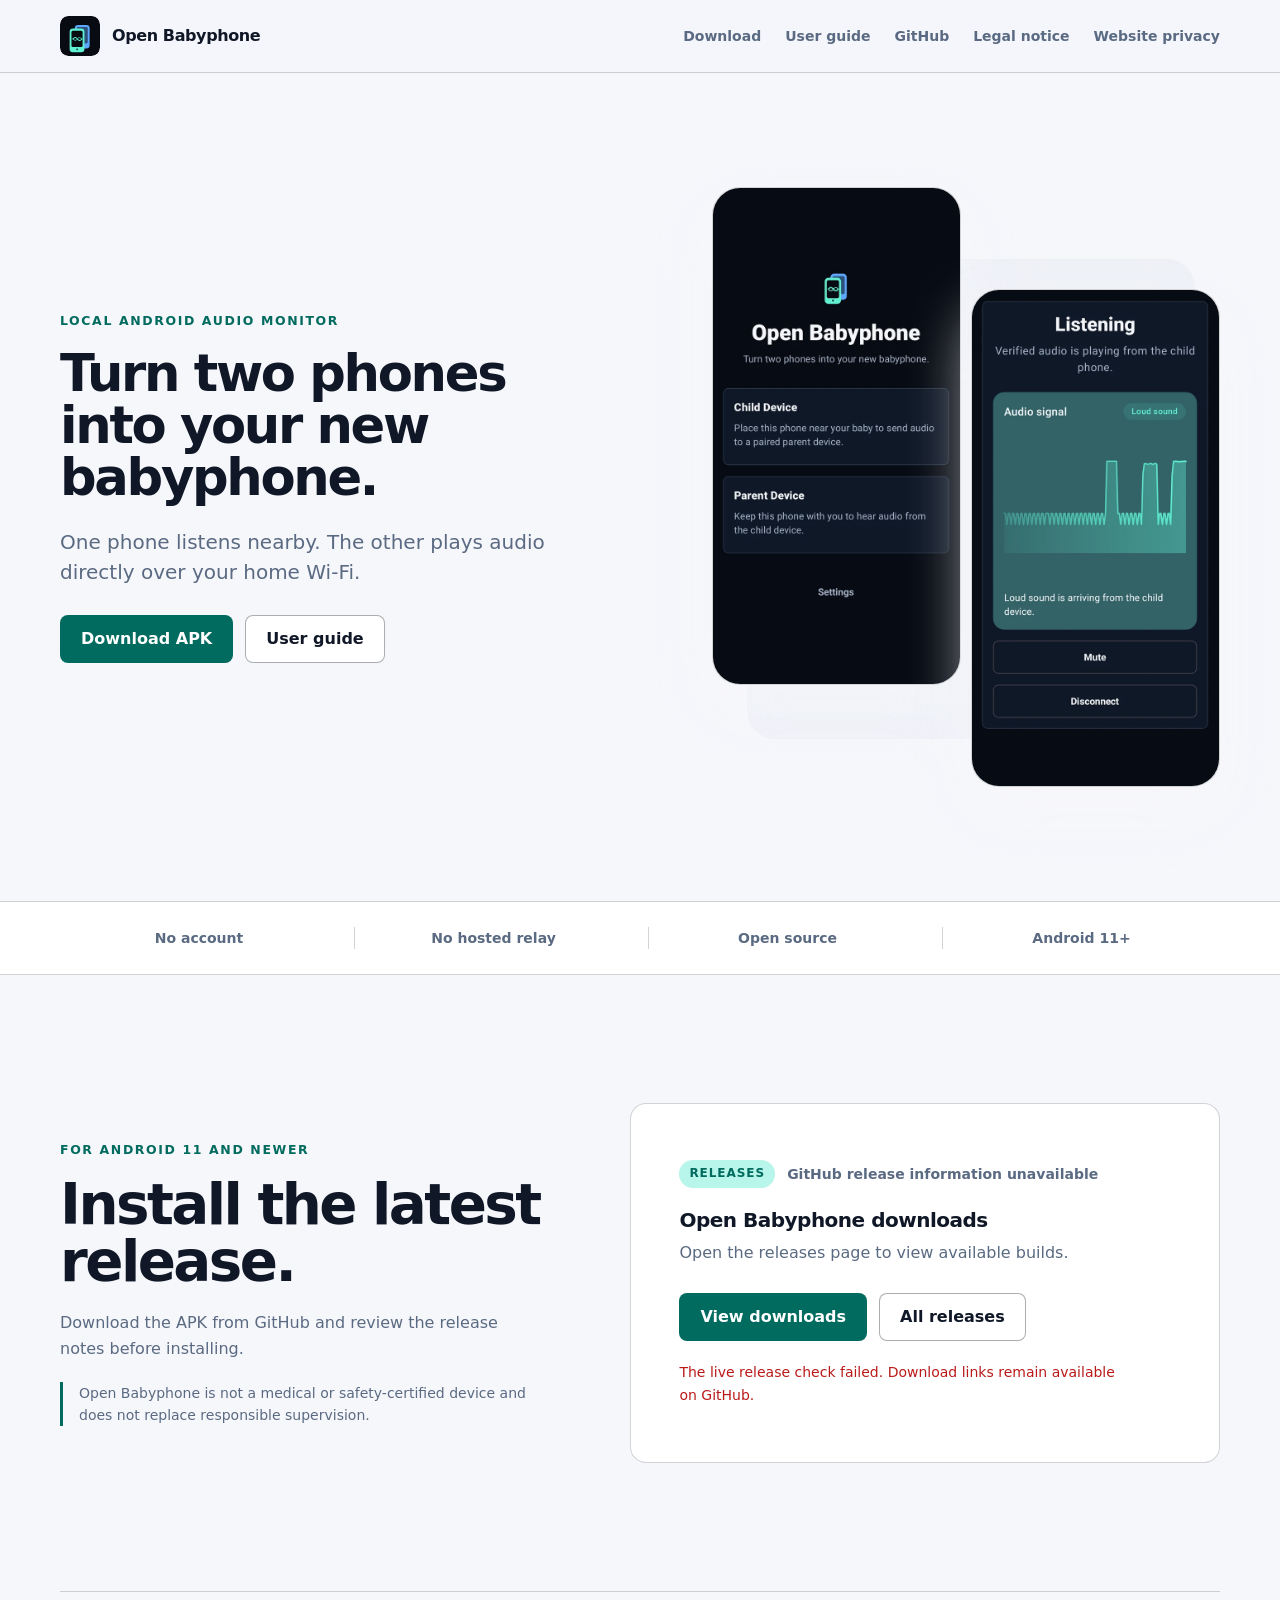
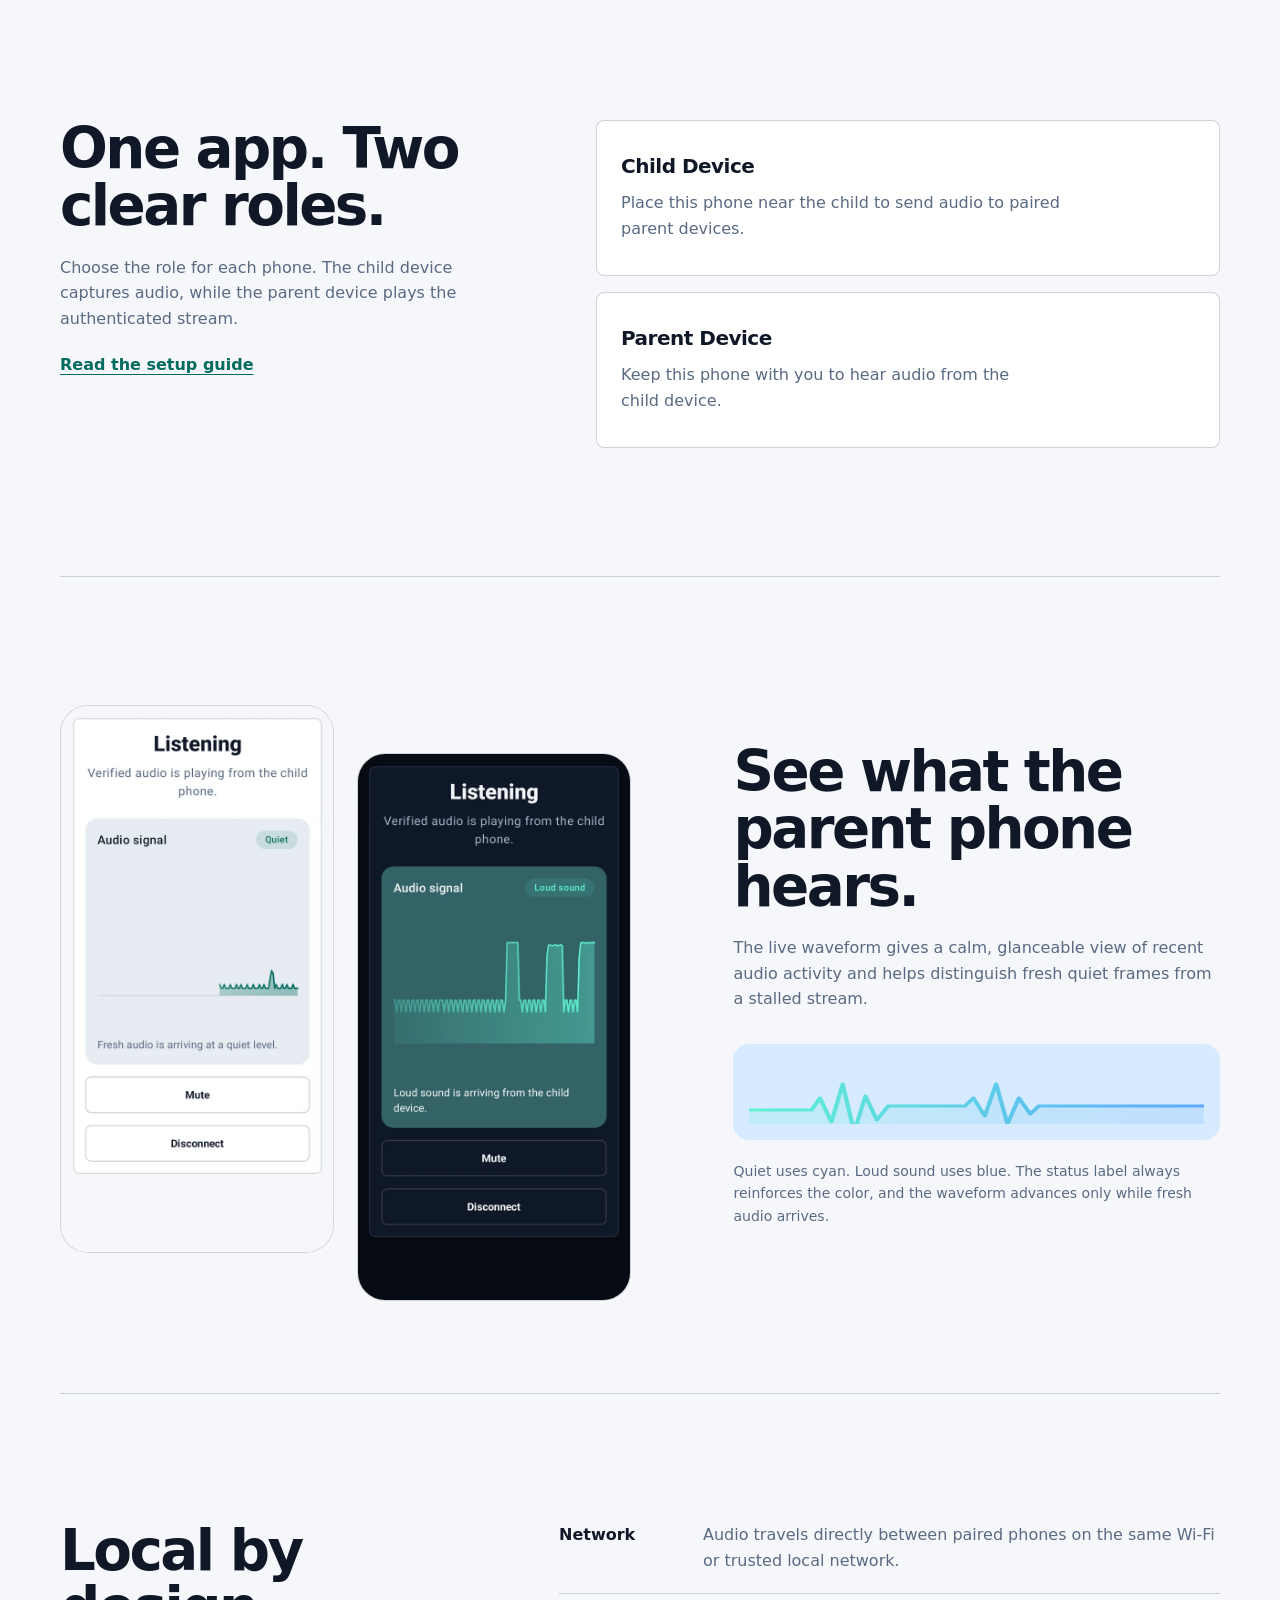
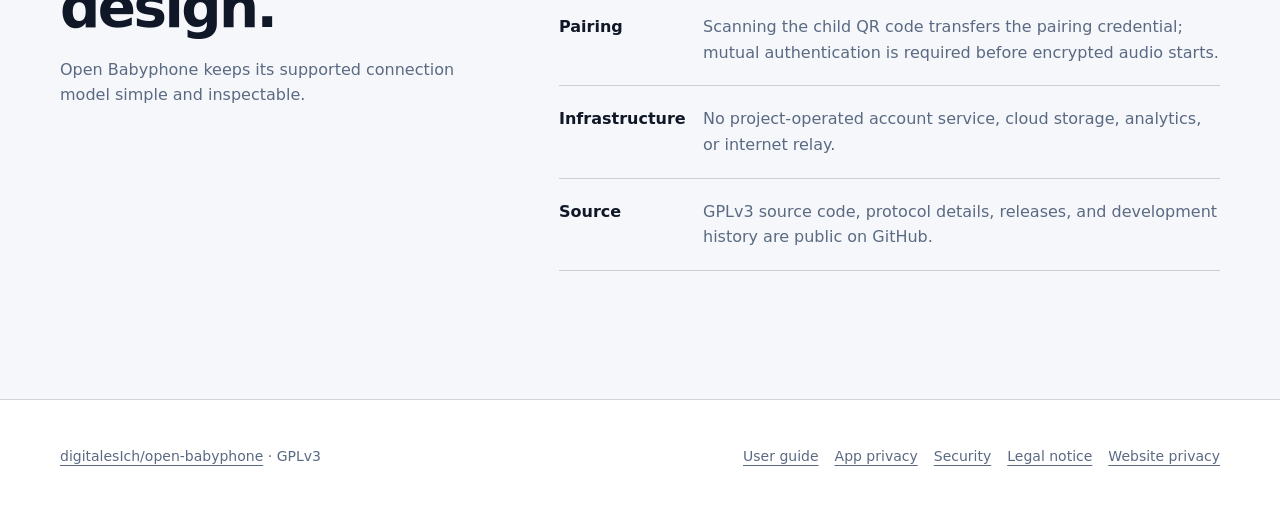
==== commit b035df0d: "Refresh public docs and metadata for alpha.17 Problem: NEWS still presented alpha.15 as the current " ====
--- a/docs/index.html
+++ b/docs/index.html
@@ -149,7 +149,7 @@
             width="600"
             height="1200"
             loading="lazy"
-            alt="Listening screen in light mode showing a quiet audio signal">
+            alt="Listening screen in light mode showing a quiet audio waveform">
         </figure>
         <figure class="signal-phone signal-phone-dark">
           <img
@@ -157,17 +157,28 @@
             width="600"
             height="1200"
             loading="lazy"
-            alt="Listening screen in dark mode showing all six audio signal bars filled">
+            alt="Listening screen in dark mode showing a loud audio waveform">
         </figure>
       </div>
 
       <div class="signal-copy">
         <h2 id="signal-title">See what the parent phone hears.</h2>
-        <p>The six-step signal meter gives a calm, glanceable view of recent audio activity.</p>
-        <div class="mini-signal" role="img" aria-label="Six ascending bars showing a detected audio signal">
-          <span></span><span></span><span></span><span></span><span></span><span></span>
-        </div>
-        <p class="signal-caption">Quiet uses cyan. Loud sound uses blue. Text and bar count always reinforce the color.</p>
+        <p>The live waveform gives a calm, glanceable view of recent audio activity and
+          helps distinguish fresh quiet frames from a stalled stream.</p>
+        <div class="mini-waveform" role="img" aria-label="Audio waveform showing a detected signal">
+          <svg viewBox="0 0 320 64" preserveAspectRatio="none" focusable="false">
+            <defs>
+              <linearGradient id="wave-gradient" x1="0" y1="0" x2="1" y2="0">
+                <stop offset="0" stop-color="#5ff2d2"/>
+                <stop offset="1" stop-color="#5da8ff"/>
+              </linearGradient>
+            </defs>
+            <path class="wave-fill" d="M0 50 H44 l6-12 8 24 8-38 8 48 8-36 8 24 8-14 H152 l6-8 8 18 8-32 8 40 8-26 8 16 6-8 H320 V64 H0 Z"/>
+            <path class="wave-line" d="M0 50 H44 l6-12 8 24 8-38 8 48 8-36 8 24 8-14 H152 l6-8 8 18 8-32 8 40 8-26 8 16 6-8 H320"/>
+          </svg>
+        </div>
+        <p class="signal-caption">Quiet uses cyan. Loud sound uses blue. The status label always
+          reinforces the color, and the waveform advances only while fresh audio arrives.</p>
       </div>
     </section>
 
@@ -183,7 +194,7 @@
         </div>
         <div>
           <dt>Pairing</dt>
-          <dd>A pairing code provides mutual authentication before encrypted audio starts.</dd>
+          <dd>Scanning the child QR code transfers the pairing credential; mutual authentication is required before encrypted audio starts.</dd>
         </div>
         <div>
           <dt>Infrastructure</dt>
--- a/docs/stylesheets/site.css
+++ b/docs/stylesheets/site.css
@@ -311,7 +311,7 @@
 
 .device-frame {
   position: absolute;
-  width: min(310px, 55%);
+  width: min(310px, 49%);
   aspect-ratio: 1 / 2;
 }
 
@@ -506,31 +506,32 @@
   top: 48px;
 }
 
-.mini-signal {
+.mini-waveform {
   height: 96px;
-  display: flex;
-  align-items: end;
-  gap: 8px;
   margin-top: 32px;
   padding: 16px;
   border-radius: var(--radius-panel);
   background: var(--secondary-soft);
 }
 
-.mini-signal span {
-  flex: 1;
-  height: calc(18px + var(--bar-index, 0) * 9px);
-  border-radius: var(--radius-control);
-  background: var(--secondary);
-  transform-origin: bottom;
-}
-
-.mini-signal span:nth-child(1) { height: 18px; }
-.mini-signal span:nth-child(2) { height: 27px; }
-.mini-signal span:nth-child(3) { height: 36px; }
-.mini-signal span:nth-child(4) { height: 45px; }
-.mini-signal span:nth-child(5) { height: 54px; }
-.mini-signal span:nth-child(6) { height: 63px; }
+.mini-waveform svg {
+  width: 100%;
+  height: 100%;
+  display: block;
+}
+
+.wave-line {
+  fill: none;
+  stroke: url(#wave-gradient);
+  stroke-width: 3;
+  stroke-linecap: round;
+  stroke-linejoin: round;
+}
+
+.wave-fill {
+  fill: url(#wave-gradient);
+  opacity: 0.18;
+}
 
 .signal-caption {
   font-size: 0.875rem;
@@ -641,15 +642,6 @@
     animation: hero-enter 620ms 80ms cubic-bezier(0.16, 1, 0.3, 1) both;
   }
 
-  .mini-signal span {
-    animation: signal-breathe 1.8s ease-in-out infinite alternate;
-  }
-
-  .mini-signal span:nth-child(2) { animation-delay: 70ms; }
-  .mini-signal span:nth-child(3) { animation-delay: 140ms; }
-  .mini-signal span:nth-child(4) { animation-delay: 210ms; }
-  .mini-signal span:nth-child(5) { animation-delay: 280ms; }
-  .mini-signal span:nth-child(6) { animation-delay: 350ms; }
 }
 
 @keyframes hero-enter {
@@ -657,10 +649,6 @@
   to { opacity: 1; transform: translateY(0); }
 }
 
-@keyframes signal-breathe {
-  from { opacity: 0.58; transform: scaleY(0.8); }
-  to { opacity: 1; transform: scaleY(1); }
-}
 
 @media (prefers-reduced-motion: reduce) {
   html {
